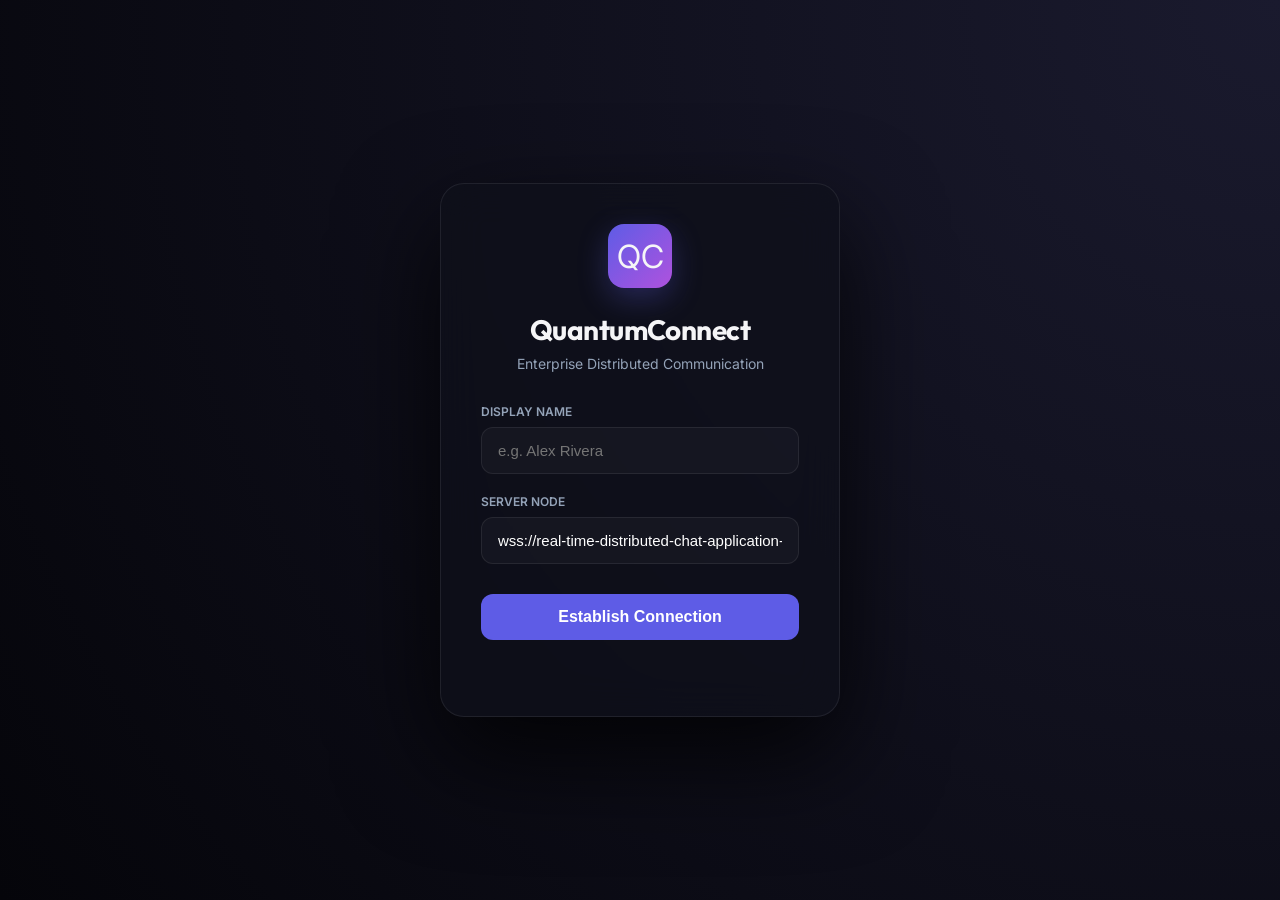
==== frontend/index.html @ aa9e8a9d "Split into frontend (Vercel) and backend (Render) - Move web_client to frontend/ and main.py, server" ====
<!DOCTYPE html>
<html lang="en">
<head>
    <meta charset="UTF-8">
    <meta name="viewport" content="width=device-width, initial-scale=1.0">
    <title>QuantumConnect | Enterprise Communication</title>
    <!-- Google Fonts -->
    <link href="https://fonts.googleapis.com/css2?family=Outfit:wght@300;400;500;600;700&family=Inter:wght@300;400;500;600&display=swap" rel="stylesheet">
    <style>
        :root {
            --bg: #05050a;
            --surface: #0f111a;
            --surface-hover: #161a29;
            --border: rgba(255, 255, 255, 0.08);
            --accent: #5e5ce6;
            --accent-glow: rgba(94, 92, 230, 0.3);
            --text-main: #f5f5f7;
            --text-dim: #94a3b8;
            --success: #34c759;
            --danger: #ff453a;
            --glass: rgba(15, 17, 26, 0.7);
            --sidebar-width: 260px;
        }

        * {
            box-sizing: border-box;
            margin: 0;
            padding: 0;
            scrollbar-width: thin;
            scrollbar-color: var(--border) transparent;
        }

        body {
            font-family: 'Inter', sans-serif;
            background-color: var(--bg);
            color: var(--text-main);
            height: 100vh;
            overflow: hidden;
            display: flex;
            flex-direction: column;
        }

        h1, h2, h3, .brand-name {
            font-family: 'Outfit', sans-serif;
        }

        /* --- AUTH SCREEN --- */
        #auth-screen {
            position: fixed;
            inset: 0;
            z-index: 1000;
            background: radial-gradient(circle at top right, #1a1a2e 0%, #05050a 100%);
            display: flex;
            align-items: center;
            justify-content: center;
            transition: opacity 0.5s ease-out;
        }

        .auth-card {
            width: 100%;
            max-width: 400px;
            padding: 40px;
            background: var(--glass);
            backdrop-filter: blur(20px);
            border: 1px solid var(--border);
            border-radius: 24px;
            box-shadow: 0 40px 100px rgba(0,0,0,0.8);
            text-align: center;
            animation: authIn 0.6s cubic-bezier(0.16, 1, 0.3, 1);
        }

        @keyframes authIn {
            from { opacity: 0; transform: translateY(20px) scale(0.95); }
            to { opacity: 1; transform: translateY(0) scale(1); }
        }

        .auth-logo {
            width: 64px;
            height: 64px;
            background: linear-gradient(135deg, var(--accent), #af52de);
            border-radius: 16px;
            margin: 0 auto 24px;
            display: flex;
            align-items: center;
            justify-content: center;
            font-size: 32px;
            box-shadow: 0 10px 30px var(--accent-glow);
        }

        .auth-title { font-size: 28px; font-weight: 700; margin-bottom: 8px; letter-spacing: -0.02em; }
        .auth-sub { font-size: 14px; color: var(--text-dim); margin-bottom: 32px; }

        .input-group { text-align: left; margin-bottom: 20px; }
        .input-group label { display: block; font-size: 12px; font-weight: 600; color: var(--text-dim); text-transform: uppercase; margin-bottom: 8px; }
        .input-group input {
            width: 100%;
            padding: 14px 16px;
            background: rgba(255,255,255,0.03);
            border: 1px solid var(--border);
            border-radius: 12px;
            color: white;
            font-size: 15px;
            outline: none;
            transition: all 0.2s;
        }
        .input-group input:focus { border-color: var(--accent); background: rgba(255,255,255,0.05); box-shadow: 0 0 0 4px var(--accent-glow); }

        .btn-auth {
            width: 100%;
            padding: 14px;
            background: var(--accent);
            border: none;
            border-radius: 12px;
            color: white;
            font-size: 16px;
            font-weight: 600;
            cursor: pointer;
            transition: all 0.3s;
            margin-top: 10px;
        }
        .btn-auth:hover { filter: brightness(1.1); transform: translateY(-1px); box-shadow: 0 10px 20px var(--accent-glow); }
        .btn-auth:active { transform: translateY(0); }

        /* --- MAIN LAYOUT --- */
        #main-app {
            display: grid;
            grid-template-columns: var(--sidebar-width) 1fr;
            height: 100vh;
            opacity: 0;
            transition: opacity 0.5s ease;
        }
        #main-app.visible { opacity: 1; }

        .sidebar {
            background: var(--surface);
            border-right: 1px solid var(--border);
            display: flex;
            flex-direction: column;
            padding: 24px 0;
            z-index: 10;
        }

        .sidebar-header {
            padding: 0 24px 24px;
            display: flex;
            align-items: center;
            gap: 12px;
            font-weight: 700;
            font-size: 18px;
            border-bottom: 1px solid var(--border);
        }

        .sidebar-nav {
            flex: 1;
            overflow-y: auto;
            padding: 20px 12px;
        }

        .nav-label {
            font-size: 11px;
            font-weight: 700;
            color: var(--text-dim);
            text-transform: uppercase;
            padding: 0 12px 10px;
            display: flex;
            justify-content: space-between;
            align-items: center;
        }

        .nav-item {
            display: flex;
            align-items: center;
            gap: 10px;
            padding: 10px 12px;
            border-radius: 10px;
            cursor: pointer;
            font-size: 14px;
            font-weight: 500;
            color: var(--text-dim);
            transition: 0.2s;
            margin-bottom: 4px;
        }
        .nav-item:hover { background: var(--surface-hover); color: white; }
        .nav-item.active { background: var(--accent-glow); color: var(--accent); border-left: 3px solid var(--accent); }
        .nav-item .icon { font-size: 16px; width: 20px; text-align: center; }

        .user-pill {
            display: flex;
            align-items: center;
            gap: 10px;
            padding: 10px;
            border-radius: 10px;
            transition: 0.2s;
        }
        .user-avatar {
            width: 32px;
            height: 32px;
            border-radius: 10px;
            background: var(--border);
            display: flex;
            align-items: center;
            justify-content: center;
            font-weight: 700;
            font-size: 12px;
            color: white;
            flex-shrink: 0;
        }
        .user-status {
            width: 8px;
            height: 8px;
            border-radius: 50%;
            background: var(--success);
            box-shadow: 0 0 10px var(--success);
        }
        .user-info { flex: 1; min-width: 0; }
        .user-name { font-size: 13px; font-weight: 600; white-space: nowrap; overflow: hidden; text-overflow: ellipsis; }

        .chat-container {
            display: flex;
            flex-direction: column;
            background: #000;
            position: relative;
            min-height: 0;
            overflow: hidden;
        }

        .chat-header {
            height: 64px;
            background: var(--surface);
            border-bottom: 1px solid var(--border);
            display: flex;
            align-items: center;
            justify-content: space-between;
            padding: 0 24px;
        }

        .chat-title {
            display: flex;
            align-items: center;
            gap: 10px;
            font-weight: 600;
        }

        .messages-area {
            flex: 1;
            overflow-y: auto;
            padding: 24px;
            display: flex;
            flex-direction: column;
            gap: 20px;
        }

        /* --- MESSAGE STYLES --- */
        .msg-group {
            display: flex;
            gap: 12px;
            max-width: 80%;
            animation: msgIn 0.3s cubic-bezier(0.16, 1, 0.3, 1);
        }
        @keyframes msgIn {
            from { opacity: 0; transform: translateY(10px); }
            to { opacity: 1; transform: translateY(0); }
        }

        .msg-own { align-self: flex-end; flex-direction: row-reverse; }
        .msg-avatar { width: 36px; height: 36px; border-radius: 12px; flex-shrink: 0; background: var(--surface-hover); display: flex; align-items: center; justify-content: center; font-weight: 700; }
        .msg-content-wrapper { display: flex; flex-direction: column; gap: 4px; }
        .msg-info { display: flex; align-items: center; gap: 8px; font-size: 11px; color: var(--text-dim); }
        .msg-bubble {
            padding: 12px 16px;
            border-radius: 16px;
            font-size: 14px;
            line-height: 1.5;
            background: var(--surface);
            border: 1px solid var(--border);
            color: var(--text-main);
            position: relative;
        }
        .msg-own .msg-bubble { background: var(--accent); border-color: transparent; color: white; border-bottom-right-radius: 2px; }
        .msg-not-own .msg-bubble { border-bottom-left-radius: 2px; }

        .input-area {
            padding: 24px;
            background: var(--surface);
            border-top: 1px solid var(--border);
            display: flex;
            gap: 12px;
            align-items: center;
        }

        .input-wrapper {
            flex: 1;
            background: rgba(255,255,255,0.03);
            border: 1px solid var(--border);
            border-radius: 14px;
            display: flex;
            align-items: center;
            padding: 0 12px;
            transition: 0.2s;
        }
        .input-wrapper:focus-within { border-color: var(--accent); background: rgba(255,255,255,0.05); }

        #msg-input {
            flex: 1;
            background: transparent;
            border: none;
            padding: 14px 4px;
            color: white;
            font-size: 15px;
            outline: none;
        }

        .btn-action {
            background: transparent;
            border: none;
            color: var(--text-dim);
            font-size: 18px;
            cursor: pointer;
            width: 36px;
            height: 36px;
            border-radius: 10px;
            display: flex;
            align-items: center;
            justify-content: center;
            transition: 0.2s;
        }
        .btn-action:hover { color: white; background: var(--surface-hover); }
        .btn-send { background: var(--accent); color: white; }
        .btn-send:hover { transform: scale(1.05); background: var(--accent); }

        /* --- MEDIA QUERIES --- */
        @media (max-width: 768px) {
            #main-app { grid-template-columns: 1fr; }
            .sidebar { display: none; }
        }

        /* Support for Widget mode */
        body.widget-mode {
            background: transparent;
        }
        body.widget-mode .sidebar { display: none; }
        body.widget-mode #main-app { grid-template-columns: 1fr; border-radius: 20px; border: 1px solid var(--border); }
    </style>
</head>
<body>

    <!-- AUTH SCREEN -->
    <div id="auth-screen">
        <div class="auth-card">
            <div class="auth-logo">QC</div>
            <h1 class="auth-title">QuantumConnect</h1>
            <p class="auth-sub">Enterprise Distributed Communication</p>
            
            <div class="input-group">
                <label>Display Name</label>
                <input type="text" id="username-input" placeholder="e.g. Alex Rivera" maxlength="24">
            </div>
            <div class="input-group">
                <label>Server Node</label>
                <input type="text" id="server-input" placeholder="wss://your-backend.onrender.com/ws">
            </div>
            
            <button class="btn-auth" onclick="connect()">Establish Connection</button>
            <div id="auth-error" style="color: var(--danger); font-size: 13px; margin-top: 16px; min-height: 20px;"></div>
        </div>
    </div>

    <!-- MAIN APP -->
    <div id="main-app">
        <!-- Sidebar -->
        <aside class="sidebar">
            <div class="sidebar-header">
                <div class="auth-logo" style="width: 32px; height: 32px; font-size: 14px; margin: 0;">QC</div>
                <span class="brand-name">QuantumConnect</span>
            </div>

            <nav class="sidebar-nav">
                <div class="nav-label">Workspace</div>
                <div class="nav-item active" onclick="switchGeneral()">
                    <span class="icon">#</span>
                    <span>General Channel</span>
                </div>
                <div class="nav-item">
                    <span class="icon">⚡</span>
                    <span>System Alerts</span>
                </div>

                <div class="nav-label" style="margin-top: 30px;">
                    Users
                    <span id="user-count-badge" style="font-size: 10px; background: var(--accent); color: white; padding: 2px 6px; border-radius: 10px;">0</span>
                </div>
                <div id="online-users-list">
                    <!-- Users injected here -->
                </div>
            </nav>

            <div style="padding: 16px; border-top: 1px solid var(--border);">
                <div class="user-pill">
                    <div id="my-avatar" class="user-avatar">?</div>
                    <div class="user-info">
                        <div id="my-name" class="user-name">Not Connected</div>
                        <div style="font-size: 11px; color: var(--text-dim);">Internal Node</div>
                    </div>
                    <div class="user-status"></div>
                </div>
            </div>
        </aside>

        <!-- Chat Main -->
        <main class="chat-container">
            <header class="chat-header">
                <div class="chat-title">
                    <span style="color: var(--text-dim);">#</span>
                    <span id="chat-title-text">General Channel</span>
                    <span class="user-status" id="connection-status" style="background: var(--danger); box-shadow: 0 0 10px var(--danger);"></span>
                </div>
                <div style="display: flex; gap: 8px;">
                    <button class="btn-action">🔒</button>
                    <button class="btn-action">⚙️</button>
                </div>
            </header>

            <div class="messages-area" id="messages-list">
                <!-- Messages injected here -->
                <div class="msg-group system" style="justify-content: center; font-size: 12px; color: var(--text-dim); font-style: italic;">
                    Waiting for data stream...
                </div>
            </div>

            <div class="input-area">
                <button class="btn-action" onclick="document.getElementById('file-input').click()">📎</button>
                <div class="input-wrapper">
                    <input type="text" id="msg-input" placeholder="Type a message to the team..." onkeydown="handleKey(event)">
                    <button class="btn-action" title="Emoji">😊</button>
                </div>
                <button class="btn-action btn-send" onclick="sendMessage()">➤</button>
                <input type="file" id="file-input" style="display:none" onchange="uploadFile(this)">
            </div>
        </main>
    </div>

    <script src="config.js"></script>
    <script>
        let ws = null;
        let myId = null;
        let myName = "";
        let retryCount = 0;

        // Chat State
        let currentMode = "public"; // "public" or "private"
        let currentPrivateChatId = null;
        let currentPrivateUserName = "";
        let chatHistories = { "public": [] };

        // Backend is hosted separately (Render); its URL comes from config.js.
        // apiBase is the HTTP origin used for uploads and uploaded-file links.
        let apiBase = window.QC_CONFIG.HTTP_URL;
        document.getElementById('server-input').value = window.QC_CONFIG.WS_URL;

        function wsToHttpBase(wsUrl) {
            return wsUrl.replace(/^ws/i, 'http').replace(/\/ws\/?$/, '').replace(/\/+$/, '');
        }

        // --- WIDGET & INTEGRATION LOGIC ---
        const urlParams = new URLSearchParams(window.location.search);
        const isWidget = urlParams.get('widget') === 'true';
        const autoUser = urlParams.get('user');
        const accentColor = urlParams.get('accent');

        if (isWidget) {
            document.body.classList.add('widget-mode');
            if (accentColor) document.documentElement.style.setProperty('--accent', accentColor);
        }

        if (autoUser) {
            document.getElementById('username-input').value = autoUser;
            // Short delay to ensure socket is ready
            setTimeout(connect, 500);
        }

        // Listen for parent messages
        window.addEventListener('message', (event) => {
            if (event.data.type === 'SEND_MSG' && event.data.text) {
                document.getElementById('msg-input').value = event.data.text;
                sendMessage();
            }
        });

        function connect() {
            const nameInput = document.getElementById('username-input');
            const serverInput = document.getElementById('server-input');
            const errorEl = document.getElementById('auth-error');

            if (!nameInput.value.trim()) {
                errorEl.textContent = "Please enter a valid display name.";
                return;
            }

            errorEl.textContent = "";
            const btn = document.querySelector('.btn-auth');
            if (btn) {
                btn.textContent = "Connecting...";
                btn.disabled = true;
            }

            try {
                // Enterprise auto-pathing: if user didn't specify /ws, add it
                let url = serverInput.value.trim().replace(/\/+$/, '');
                if (!url.endsWith('/ws')) url += '/ws';
                apiBase = wsToHttpBase(url);
                ws = new WebSocket(url);
            } catch (e) {
                if (errorEl) errorEl.textContent = "Connection Error: Check server path.";
                if (btn) resetAuthBtn();
                return;
            }

            ws.onopen = () => {
                ws.send(JSON.stringify({
                    type: "register",
                    username: nameInput.value.trim(),
                    user_id: "user_" + Math.random().toString(36).substr(2, 9)
                }));
            };

            ws.onmessage = (e) => {
                const data = JSON.parse(e.data);
                handleProtocol(data);
            };

            ws.onclose = () => {
                document.getElementById('connection-status').style.background = 'var(--danger)';
                appendSystemMessage("⚠️ Connection to node lost.");
            };
        }

        function handleProtocol(data) {
            switch(data.type) {
                case "welcome":
                    myId = data.user_id;
                    myName = data.username;
                    if (data.history) {
                        chatHistories["public"] = data.history;
                        renderCurrentChat();
                        appendSystemMessage("--- Message Archive Synchronized ---");
                    }
                    enterApp();
                    break;
                case "public_message":
                    chatHistories["public"].push(data);
                    if (currentMode === "public") appendMessage(data);
                    else appendSystemMessage(`New message in General Channel from ${data.sender}`);
                    break;
                case "private_message":
                    const pid = data.chat_id;
                    if (!chatHistories[pid]) chatHistories[pid] = [];
                    chatHistories[pid].push(data);
                    if (currentMode === "private" && currentPrivateChatId === pid) appendMessage(data);
                    else appendSystemMessage(`New secure message from ${data.sender}`);
                    break;
                case "private_chat_start":
                    currentMode = "private";
                    currentPrivateChatId = data.chat_id;
                    currentPrivateUserName = data.other_user;
                    if (!chatHistories[data.chat_id]) chatHistories[data.chat_id] = [];
                    
                    document.getElementById('chat-title-text').textContent = "Secure Channel: " + currentPrivateUserName;
                    renderCurrentChat();
                    appendSystemMessage("--- Secure WebSocket Established with " + currentPrivateUserName + " ---");
                    break;
                case "user_list":
                    updateUserList(data.users);
                    break;
            }
        }

        function enterApp() {
            document.getElementById('auth-screen').style.opacity = '0';
            setTimeout(() => {
                document.getElementById('auth-screen').style.display = 'none';
                document.getElementById('main-app').classList.add('visible');
                document.getElementById('my-name').textContent = myName;
                document.getElementById('my-avatar').textContent = myName.charAt(0).toUpperCase();
                document.getElementById('connection-status').style.background = 'var(--success)';
                document.getElementById('connection-status').style.boxShadow = '0 0 10px var(--success)';
            }, 500);
        }

        function handleKey(e) {
            if (e.key === 'Enter') sendMessage();
        }

        function sendMessage() {
            const input = document.getElementById('msg-input');
            if (!input.value.trim()) return;

            if (currentMode === "public") {
                ws.send(JSON.stringify({ type: "public_message", content: input.value.trim() }));
            } else {
                ws.send(JSON.stringify({ type: "private_message", chat_id: currentPrivateChatId, content: input.value.trim() }));
            }
            input.value = "";
        }

        function switchGeneral() {
            currentMode = "public";
            currentPrivateChatId = null;
            document.getElementById('chat-title-text').textContent = "General Channel";
            renderCurrentChat();
            appendSystemMessage("--- Switched to General Channel ---");
        }

        function startPrivateChat(username) {
            if (username === myName) return;
            ws.send(JSON.stringify({ type: "private_request", recipient: username }));
            appendSystemMessage(`Requesting handshake with ${username}...`);
        }

        function renderCurrentChat() {
            const list = document.getElementById('messages-list');
            list.innerHTML = "";
            const targetId = currentMode === "public" ? "public" : currentPrivateChatId;
            const history = chatHistories[targetId] || [];
            history.forEach(m => appendMessage(m));
        }

        function appendMessage(data, isOwn = false) {
            const list = document.getElementById('messages-list');
            const self = isOwn || data.sender_id === myId;
            
            const time = data.timestamp ? new Date(data.timestamp).toLocaleTimeString([], {hour: '2-digit', minute:'2-digit'}) : "Now";

            const div = document.createElement('div');
            div.className = `msg-group ${self ? 'msg-own' : 'msg-not-own'}`;
            div.innerHTML = `
                <div class="msg-avatar" style="background: ${getHSL(data.sender)}">${data.sender.charAt(0).toUpperCase()}</div>
                <div class="msg-content-wrapper">
                    <div class="msg-info">
                        <span style="font-weight: 700; color: ${self ? 'var(--accent)' : 'var(--text-main)'}">${data.sender}</span>
                        <span>${time}</span>
                    </div>
                    <div class="msg-bubble">${parseContent(data.content)}</div>
                </div>
            `;
            list.appendChild(div);
            list.scrollTop = list.scrollHeight;
        }

        function getHSL(name) {
            let hash = 0;
            for (let i = 0; i < name.length; i++) {
                hash = name.charCodeAt(i) + ((hash << 5) - hash);
            }
            return `hsl(${hash % 360}, 60%, 50%)`;
        }

        function parseContent(content) {
            if (!content) return "";
            if (content.startsWith('__FILE__')) {
                const parts = content.split('|_|');
                if (parts.length >= 4) {
                    const type = parts[0].replace('__FILE__', '');
                    const url = apiBase + '/' + parts[1].replace(/^\/+/, '');
                    const name = parts[2];
                    const caption = parts[3];

                    if (type === 'image') {
                        return `<div class="media-container" style="margin-top: 5px;">${caption ? `<p style="margin-bottom:8px">${caption}</p>` : ''}<img src="${url}" onload="const el = document.getElementById('messages-list'); el.scrollTop = el.scrollHeight;" style="max-width: 100%; max-height: 250px; border-radius: 12px; cursor: pointer; border: 1px solid var(--border);" onclick="window.open('${url}')"></div>`;
                    } else if (type === 'audio') {
                        return `<div class="media-container" style="margin-top: 5px;"><audio controls src="${url}" style="width: 220px; height: 32px;"></audio></div>`;
                    } else if (type === 'video') {
                        return `<div class="media-container" style="margin-top: 5px;"><video controls src="${url}" style="max-width: 100%; max-height: 250px; border-radius: 12px;"></video></div>`;
                    } else {
                        return `<a href="${url}" download="${name}" style="display: flex; align-items: center; gap: 10px; text-decoration: none; background: rgba(255,255,255,0.05); padding: 10px; border-radius: 10px; border: 1px solid var(--border); color: white; margin-top: 5px;"><span style="font-size: 24px;">📄</span><div style="display: flex; flex-direction: column; min-width: 0;"><span style="font-weight: 600; white-space: nowrap; overflow: hidden; text-overflow: ellipsis; max-width: 150px;">${name}</span><span style="font-size: 10px; color: var(--text-dim);">Download File</span></div></a>`;
                    }
                }
            }
            return content.replace(/</g, "&lt;").replace(/>/g, "&gt;");
        }

        function appendSystemMessage(text) {
            const list = document.getElementById('messages-list');
            const div = document.createElement('div');
            div.className = "msg-group system";
            div.style.justifyContent = "center";
            div.style.fontSize = "12px";
            div.style.color = "var(--text-dim)";
            div.style.fontStyle = "italic";
            div.textContent = text;
            list.appendChild(div);
            list.scrollTop = list.scrollHeight;
        }

        function updateUserList(users) {
            const list = document.getElementById('online-users-list');
            document.getElementById('user-count-badge').textContent = users.length;
            list.innerHTML = "";
            users.forEach(u => {
                const div = document.createElement('div');
                div.className = "nav-item";
                div.onclick = () => startPrivateChat(u.username);
                div.innerHTML = `
                    <div class="user-avatar" style="width: 24px; height: 24px; font-size: 10px; background: ${getHSL(u.username)}">${u.username.charAt(0).toUpperCase()}</div>
                    <span style="font-size: 13px;">${u.username}</span>
                    ${u.user_id !== myId ? '<div class="user-status" style="margin-left: auto; width: 6px; height: 6px;"></div>' : ''}
                `;
                list.appendChild(div);
            });
        }

        async function uploadFile(input) {
            if (!input.files.length) return;
            const file = input.files[0];
            appendSystemMessage(`Uploading ${file.name}...`);
            
            try {
                const formData = new FormData();
                formData.append('file', file);
                const res = await fetch(`${apiBase}/upload?filename=${encodeURIComponent(file.name)}`, {
                    method: 'POST',
                    body: formData
                });
                if (!res.ok) throw new Error("Upload failed");
                const data = await res.json();
                
                // Properly detect type for UI rendering
                let typeStr = "file";
                if (file.type.startsWith("image/")) typeStr = "image";
                else if (file.type.startsWith("audio/")) typeStr = "audio";
                else if (file.type.startsWith("video/")) typeStr = "video";

                const encoded = `__FILE__${typeStr}|_|${data.url}|_|${data.name}|_|`;
                if (currentMode === "public") {
                    ws.send(JSON.stringify({ type: "public_message", content: encoded }));
                } else {
                    ws.send(JSON.stringify({ type: "private_message", chat_id: currentPrivateChatId, content: encoded }));
                }
            } catch (e) {
                appendSystemMessage("Upload failed.");
            }
        }
    </script>
</body>
</html>
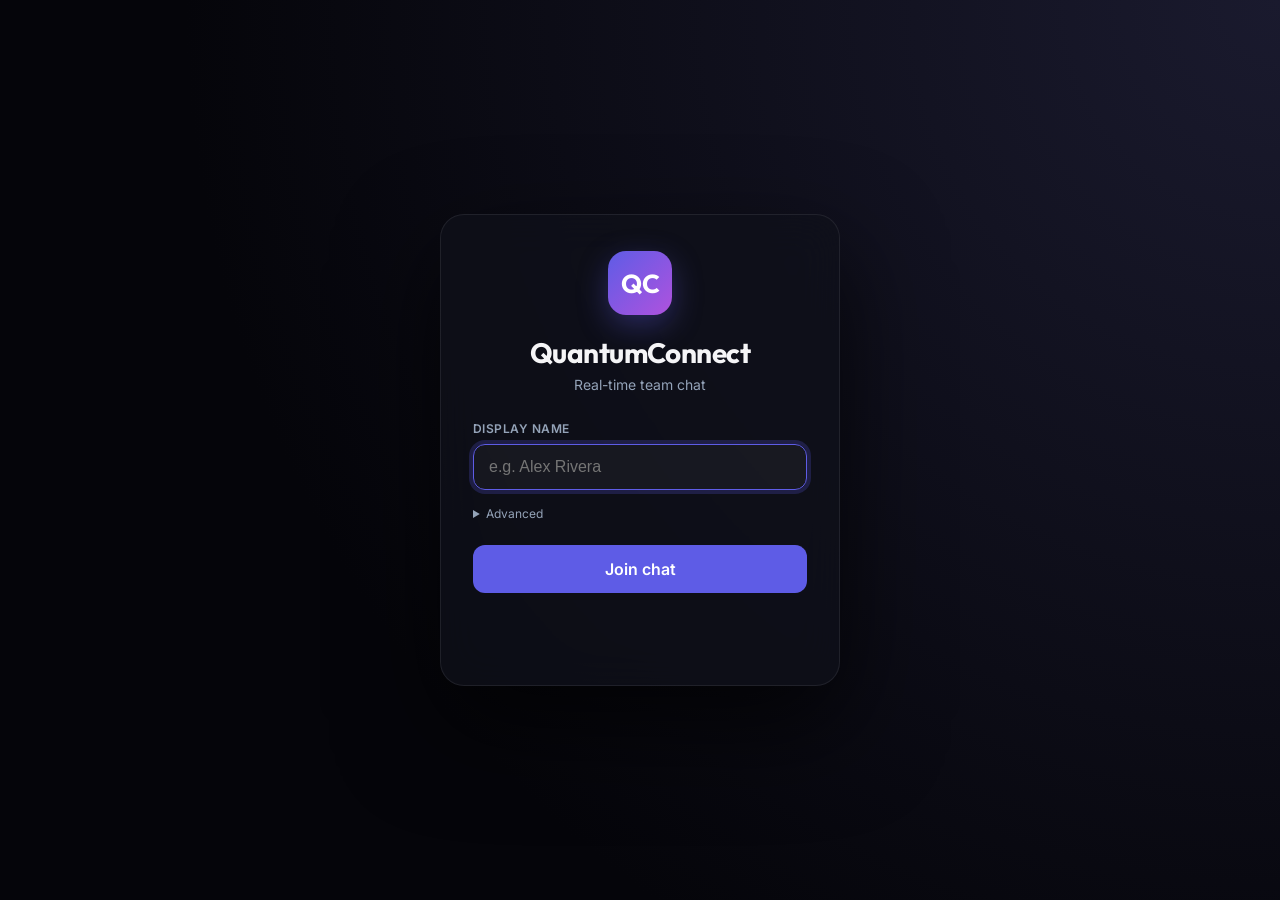
==== commit 8f439e26: "Rebuild web UI for real-time use and fix messaging bugs Backend: - Echo private messages to the send" ====
--- a/frontend/index.html
+++ b/frontend/index.html
@@ -2,743 +2,119 @@
 <html lang="en">
 <head>
     <meta charset="UTF-8">
-    <meta name="viewport" content="width=device-width, initial-scale=1.0">
-    <title>QuantumConnect | Enterprise Communication</title>
-    <!-- Google Fonts -->
-    <link href="https://fonts.googleapis.com/css2?family=Outfit:wght@300;400;500;600;700&family=Inter:wght@300;400;500;600&display=swap" rel="stylesheet">
-    <style>
-        :root {
-            --bg: #05050a;
-            --surface: #0f111a;
-            --surface-hover: #161a29;
-            --border: rgba(255, 255, 255, 0.08);
-            --accent: #5e5ce6;
-            --accent-glow: rgba(94, 92, 230, 0.3);
-            --text-main: #f5f5f7;
-            --text-dim: #94a3b8;
-            --success: #34c759;
-            --danger: #ff453a;
-            --glass: rgba(15, 17, 26, 0.7);
-            --sidebar-width: 260px;
-        }
-
-        * {
-            box-sizing: border-box;
-            margin: 0;
-            padding: 0;
-            scrollbar-width: thin;
-            scrollbar-color: var(--border) transparent;
-        }
-
-        body {
-            font-family: 'Inter', sans-serif;
-            background-color: var(--bg);
-            color: var(--text-main);
-            height: 100vh;
-            overflow: hidden;
-            display: flex;
-            flex-direction: column;
-        }
-
-        h1, h2, h3, .brand-name {
-            font-family: 'Outfit', sans-serif;
-        }
-
-        /* --- AUTH SCREEN --- */
-        #auth-screen {
-            position: fixed;
-            inset: 0;
-            z-index: 1000;
-            background: radial-gradient(circle at top right, #1a1a2e 0%, #05050a 100%);
-            display: flex;
-            align-items: center;
-            justify-content: center;
-            transition: opacity 0.5s ease-out;
-        }
-
-        .auth-card {
-            width: 100%;
-            max-width: 400px;
-            padding: 40px;
-            background: var(--glass);
-            backdrop-filter: blur(20px);
-            border: 1px solid var(--border);
-            border-radius: 24px;
-            box-shadow: 0 40px 100px rgba(0,0,0,0.8);
-            text-align: center;
-            animation: authIn 0.6s cubic-bezier(0.16, 1, 0.3, 1);
-        }
-
-        @keyframes authIn {
-            from { opacity: 0; transform: translateY(20px) scale(0.95); }
-            to { opacity: 1; transform: translateY(0) scale(1); }
-        }
-
-        .auth-logo {
-            width: 64px;
-            height: 64px;
-            background: linear-gradient(135deg, var(--accent), #af52de);
-            border-radius: 16px;
-            margin: 0 auto 24px;
-            display: flex;
-            align-items: center;
-            justify-content: center;
-            font-size: 32px;
-            box-shadow: 0 10px 30px var(--accent-glow);
-        }
-
-        .auth-title { font-size: 28px; font-weight: 700; margin-bottom: 8px; letter-spacing: -0.02em; }
-        .auth-sub { font-size: 14px; color: var(--text-dim); margin-bottom: 32px; }
-
-        .input-group { text-align: left; margin-bottom: 20px; }
-        .input-group label { display: block; font-size: 12px; font-weight: 600; color: var(--text-dim); text-transform: uppercase; margin-bottom: 8px; }
-        .input-group input {
-            width: 100%;
-            padding: 14px 16px;
-            background: rgba(255,255,255,0.03);
-            border: 1px solid var(--border);
-            border-radius: 12px;
-            color: white;
-            font-size: 15px;
-            outline: none;
-            transition: all 0.2s;
-        }
-        .input-group input:focus { border-color: var(--accent); background: rgba(255,255,255,0.05); box-shadow: 0 0 0 4px var(--accent-glow); }
-
-        .btn-auth {
-            width: 100%;
-            padding: 14px;
-            background: var(--accent);
-            border: none;
-            border-radius: 12px;
-            color: white;
-            font-size: 16px;
-            font-weight: 600;
-            cursor: pointer;
-            transition: all 0.3s;
-            margin-top: 10px;
-        }
-        .btn-auth:hover { filter: brightness(1.1); transform: translateY(-1px); box-shadow: 0 10px 20px var(--accent-glow); }
-        .btn-auth:active { transform: translateY(0); }
-
-        /* --- MAIN LAYOUT --- */
-        #main-app {
-            display: grid;
-            grid-template-columns: var(--sidebar-width) 1fr;
-            height: 100vh;
-            opacity: 0;
-            transition: opacity 0.5s ease;
-        }
-        #main-app.visible { opacity: 1; }
-
-        .sidebar {
-            background: var(--surface);
-            border-right: 1px solid var(--border);
-            display: flex;
-            flex-direction: column;
-            padding: 24px 0;
-            z-index: 10;
-        }
-
-        .sidebar-header {
-            padding: 0 24px 24px;
-            display: flex;
-            align-items: center;
-            gap: 12px;
-            font-weight: 700;
-            font-size: 18px;
-            border-bottom: 1px solid var(--border);
-        }
-
-        .sidebar-nav {
-            flex: 1;
-            overflow-y: auto;
-            padding: 20px 12px;
-        }
-
-        .nav-label {
-            font-size: 11px;
-            font-weight: 700;
-            color: var(--text-dim);
-            text-transform: uppercase;
-            padding: 0 12px 10px;
-            display: flex;
-            justify-content: space-between;
-            align-items: center;
-        }
-
-        .nav-item {
-            display: flex;
-            align-items: center;
-            gap: 10px;
-            padding: 10px 12px;
-            border-radius: 10px;
-            cursor: pointer;
-            font-size: 14px;
-            font-weight: 500;
-            color: var(--text-dim);
-            transition: 0.2s;
-            margin-bottom: 4px;
-        }
-        .nav-item:hover { background: var(--surface-hover); color: white; }
-        .nav-item.active { background: var(--accent-glow); color: var(--accent); border-left: 3px solid var(--accent); }
-        .nav-item .icon { font-size: 16px; width: 20px; text-align: center; }
-
-        .user-pill {
-            display: flex;
-            align-items: center;
-            gap: 10px;
-            padding: 10px;
-            border-radius: 10px;
-            transition: 0.2s;
-        }
-        .user-avatar {
-            width: 32px;
-            height: 32px;
-            border-radius: 10px;
-            background: var(--border);
-            display: flex;
-            align-items: center;
-            justify-content: center;
-            font-weight: 700;
-            font-size: 12px;
-            color: white;
-            flex-shrink: 0;
-        }
-        .user-status {
-            width: 8px;
-            height: 8px;
-            border-radius: 50%;
-            background: var(--success);
-            box-shadow: 0 0 10px var(--success);
-        }
-        .user-info { flex: 1; min-width: 0; }
-        .user-name { font-size: 13px; font-weight: 600; white-space: nowrap; overflow: hidden; text-overflow: ellipsis; }
-
-        .chat-container {
-            display: flex;
-            flex-direction: column;
-            background: #000;
-            position: relative;
-            min-height: 0;
-            overflow: hidden;
-        }
-
-        .chat-header {
-            height: 64px;
-            background: var(--surface);
-            border-bottom: 1px solid var(--border);
-            display: flex;
-            align-items: center;
-            justify-content: space-between;
-            padding: 0 24px;
-        }
-
-        .chat-title {
-            display: flex;
-            align-items: center;
-            gap: 10px;
-            font-weight: 600;
-        }
-
-        .messages-area {
-            flex: 1;
-            overflow-y: auto;
-            padding: 24px;
-            display: flex;
-            flex-direction: column;
-            gap: 20px;
-        }
-
-        /* --- MESSAGE STYLES --- */
-        .msg-group {
-            display: flex;
-            gap: 12px;
-            max-width: 80%;
-            animation: msgIn 0.3s cubic-bezier(0.16, 1, 0.3, 1);
-        }
-        @keyframes msgIn {
-            from { opacity: 0; transform: translateY(10px); }
-            to { opacity: 1; transform: translateY(0); }
-        }
-
-        .msg-own { align-self: flex-end; flex-direction: row-reverse; }
-        .msg-avatar { width: 36px; height: 36px; border-radius: 12px; flex-shrink: 0; background: var(--surface-hover); display: flex; align-items: center; justify-content: center; font-weight: 700; }
-        .msg-content-wrapper { display: flex; flex-direction: column; gap: 4px; }
-        .msg-info { display: flex; align-items: center; gap: 8px; font-size: 11px; color: var(--text-dim); }
-        .msg-bubble {
-            padding: 12px 16px;
-            border-radius: 16px;
-            font-size: 14px;
-            line-height: 1.5;
-            background: var(--surface);
-            border: 1px solid var(--border);
-            color: var(--text-main);
-            position: relative;
-        }
-        .msg-own .msg-bubble { background: var(--accent); border-color: transparent; color: white; border-bottom-right-radius: 2px; }
-        .msg-not-own .msg-bubble { border-bottom-left-radius: 2px; }
-
-        .input-area {
-            padding: 24px;
-            background: var(--surface);
-            border-top: 1px solid var(--border);
-            display: flex;
-            gap: 12px;
-            align-items: center;
-        }
-
-        .input-wrapper {
-            flex: 1;
-            background: rgba(255,255,255,0.03);
-            border: 1px solid var(--border);
-            border-radius: 14px;
-            display: flex;
-            align-items: center;
-            padding: 0 12px;
-            transition: 0.2s;
-        }
-        .input-wrapper:focus-within { border-color: var(--accent); background: rgba(255,255,255,0.05); }
-
-        #msg-input {
-            flex: 1;
-            background: transparent;
-            border: none;
-            padding: 14px 4px;
-            color: white;
-            font-size: 15px;
-            outline: none;
-        }
-
-        .btn-action {
-            background: transparent;
-            border: none;
-            color: var(--text-dim);
-            font-size: 18px;
-            cursor: pointer;
-            width: 36px;
-            height: 36px;
-            border-radius: 10px;
-            display: flex;
-            align-items: center;
-            justify-content: center;
-            transition: 0.2s;
-        }
-        .btn-action:hover { color: white; background: var(--surface-hover); }
-        .btn-send { background: var(--accent); color: white; }
-        .btn-send:hover { transform: scale(1.05); background: var(--accent); }
-
-        /* --- MEDIA QUERIES --- */
-        @media (max-width: 768px) {
-            #main-app { grid-template-columns: 1fr; }
-            .sidebar { display: none; }
-        }
-
-        /* Support for Widget mode */
-        body.widget-mode {
-            background: transparent;
-        }
-        body.widget-mode .sidebar { display: none; }
-        body.widget-mode #main-app { grid-template-columns: 1fr; border-radius: 20px; border: 1px solid var(--border); }
-    </style>
+    <meta name="viewport" content="width=device-width, initial-scale=1.0, viewport-fit=cover">
+    <meta name="theme-color" content="#05050a">
+    <title>QuantumConnect</title>
+    <link rel="icon" href="data:image/svg+xml,%3Csvg xmlns='http://www.w3.org/2000/svg' viewBox='0 0 64 64'%3E%3Crect width='64' height='64' rx='16' fill='%235e5ce6'/%3E%3Ctext x='32' y='42' font-family='Arial' font-size='28' font-weight='700' text-anchor='middle' fill='white'%3EQC%3C/text%3E%3C/svg%3E">
+    <link rel="preconnect" href="https://fonts.googleapis.com">
+    <link rel="preconnect" href="https://fonts.gstatic.com" crossorigin>
+    <link href="https://fonts.googleapis.com/css2?family=Outfit:wght@400;600;700&family=Inter:wght@400;500;600&display=swap" rel="stylesheet">
+    <link rel="stylesheet" href="styles.css">
 </head>
 <body>
 
-    <!-- AUTH SCREEN -->
+    <!-- SIGN-IN -->
     <div id="auth-screen">
-        <div class="auth-card">
-            <div class="auth-logo">QC</div>
+        <form class="auth-card" id="auth-form" autocomplete="off">
+            <div class="logo logo-lg">QC</div>
             <h1 class="auth-title">QuantumConnect</h1>
-            <p class="auth-sub">Enterprise Distributed Communication</p>
-            
-            <div class="input-group">
-                <label>Display Name</label>
-                <input type="text" id="username-input" placeholder="e.g. Alex Rivera" maxlength="24">
+            <p class="auth-sub">Real-time team chat</p>
+
+            <div class="field">
+                <label for="username-input">Display name</label>
+                <input type="text" id="username-input" placeholder="e.g. Alex Rivera" maxlength="24" required autofocus>
             </div>
-            <div class="input-group">
-                <label>Server Node</label>
-                <input type="text" id="server-input" placeholder="wss://your-backend.onrender.com/ws">
-            </div>
-            
-            <button class="btn-auth" onclick="connect()">Establish Connection</button>
-            <div id="auth-error" style="color: var(--danger); font-size: 13px; margin-top: 16px; min-height: 20px;"></div>
-        </div>
+
+            <details class="advanced">
+                <summary>Advanced</summary>
+                <div class="field">
+                    <label for="server-input">Server node</label>
+                    <input type="text" id="server-input" placeholder="wss://your-backend.onrender.com/ws" spellcheck="false">
+                </div>
+            </details>
+
+            <button type="submit" class="btn-primary" id="auth-btn">Join chat</button>
+            <div id="auth-note" class="auth-note" role="status"></div>
+            <div id="auth-error" class="auth-error" role="alert"></div>
+        </form>
     </div>
 
-    <!-- MAIN APP -->
+    <!-- APP -->
     <div id="main-app">
-        <!-- Sidebar -->
-        <aside class="sidebar">
+        <div class="scrim" id="scrim"></div>
+
+        <aside class="sidebar" id="sidebar" aria-label="Conversations">
             <div class="sidebar-header">
-                <div class="auth-logo" style="width: 32px; height: 32px; font-size: 14px; margin: 0;">QC</div>
-                <span class="brand-name">QuantumConnect</span>
+                <div class="logo">QC</div>
+                <span class="brand">QuantumConnect</span>
             </div>
 
             <nav class="sidebar-nav">
-                <div class="nav-label">Workspace</div>
-                <div class="nav-item active" onclick="switchGeneral()">
-                    <span class="icon">#</span>
-                    <span>General Channel</span>
-                </div>
-                <div class="nav-item">
-                    <span class="icon">⚡</span>
-                    <span>System Alerts</span>
-                </div>
+                <div class="nav-label">Channels</div>
+                <button type="button" class="nav-item active" id="nav-public">
+                    <span class="nav-icon">#</span>
+                    <span class="nav-text">General</span>
+                    <span class="badge" id="badge-public" hidden>0</span>
+                </button>
 
-                <div class="nav-label" style="margin-top: 30px;">
-                    Users
-                    <span id="user-count-badge" style="font-size: 10px; background: var(--accent); color: white; padding: 2px 6px; border-radius: 10px;">0</span>
-                </div>
-                <div id="online-users-list">
-                    <!-- Users injected here -->
-                </div>
+                <div class="nav-label">Direct messages</div>
+                <div id="dm-list"></div>
+
+                <div class="nav-label">Online now <span class="count" id="online-count">0</span></div>
+                <div id="online-list"></div>
             </nav>
 
-            <div style="padding: 16px; border-top: 1px solid var(--border);">
-                <div class="user-pill">
-                    <div id="my-avatar" class="user-avatar">?</div>
-                    <div class="user-info">
-                        <div id="my-name" class="user-name">Not Connected</div>
-                        <div style="font-size: 11px; color: var(--text-dim);">Internal Node</div>
-                    </div>
-                    <div class="user-status"></div>
+            <div class="sidebar-footer">
+                <div class="avatar" id="my-avatar">?</div>
+                <div class="me-info">
+                    <div class="me-name" id="my-name">-</div>
+                    <div class="me-status" id="my-status">Offline</div>
                 </div>
+                <button type="button" class="icon-btn" id="signout-btn" title="Sign out" aria-label="Sign out">&#x21AA;</button>
             </div>
         </aside>
 
-        <!-- Chat Main -->
-        <main class="chat-container">
+        <main class="chat" id="chat">
             <header class="chat-header">
-                <div class="chat-title">
-                    <span style="color: var(--text-dim);">#</span>
-                    <span id="chat-title-text">General Channel</span>
-                    <span class="user-status" id="connection-status" style="background: var(--danger); box-shadow: 0 0 10px var(--danger);"></span>
+                <button type="button" class="icon-btn menu-btn" id="menu-btn" aria-label="Open conversations">&#9776;</button>
+                <div class="chat-heading">
+                    <div class="chat-title" id="chat-title">General</div>
+                    <div class="chat-sub" id="chat-sub"></div>
                 </div>
-                <div style="display: flex; gap: 8px;">
-                    <button class="btn-action">🔒</button>
-                    <button class="btn-action">⚙️</button>
-                </div>
+                <div class="conn-pill" id="conn-pill" data-state="offline"><span class="dot"></span><span id="conn-pill-text">Offline</span></div>
             </header>
 
-            <div class="messages-area" id="messages-list">
-                <!-- Messages injected here -->
-                <div class="msg-group system" style="justify-content: center; font-size: 12px; color: var(--text-dim); font-style: italic;">
-                    Waiting for data stream...
-                </div>
+            <div class="banner" id="conn-banner" hidden>
+                <span id="banner-text"></span>
+                <button type="button" id="banner-btn">Retry now</button>
             </div>
 
-            <div class="input-area">
-                <button class="btn-action" onclick="document.getElementById('file-input').click()">📎</button>
-                <div class="input-wrapper">
-                    <input type="text" id="msg-input" placeholder="Type a message to the team..." onkeydown="handleKey(event)">
-                    <button class="btn-action" title="Emoji">😊</button>
+            <div class="messages" id="messages" aria-live="polite"></div>
+            <button type="button" class="jump-btn" id="jump-btn" hidden>New messages &#8595;</button>
+
+            <div class="status-row">
+                <div class="typing" id="typing"></div>
+                <div class="uploads" id="uploads"></div>
+            </div>
+
+            <form class="composer" id="composer">
+                <button type="button" class="icon-btn" id="attach-btn" title="Attach a file" aria-label="Attach a file">&#128206;</button>
+                <div class="input-wrap">
+                    <textarea id="msg-input" rows="1" maxlength="4000" placeholder="Type a message" enterkeyhint="send"></textarea>
+                    <button type="button" class="icon-btn" id="emoji-btn" title="Emoji" aria-label="Emoji">&#128522;</button>
+                    <div class="emoji-pop" id="emoji-pop" hidden></div>
                 </div>
-                <button class="btn-action btn-send" onclick="sendMessage()">➤</button>
-                <input type="file" id="file-input" style="display:none" onchange="uploadFile(this)">
-            </div>
+                <button type="submit" class="icon-btn send-btn" id="send-btn" title="Send" aria-label="Send">&#10148;</button>
+                <input type="file" id="file-input" hidden>
+            </form>
+
+            <div class="drop-hint" id="drop-hint">Drop a file to send it</div>
         </main>
     </div>
 
+    <div class="toast" id="toast" role="status" hidden></div>
+
     <script src="config.js"></script>
-    <script>
-        let ws = null;
-        let myId = null;
-        let myName = "";
-        let retryCount = 0;
-
-        // Chat State
-        let currentMode = "public"; // "public" or "private"
-        let currentPrivateChatId = null;
-        let currentPrivateUserName = "";
-        let chatHistories = { "public": [] };
-
-        // Backend is hosted separately (Render); its URL comes from config.js.
-        // apiBase is the HTTP origin used for uploads and uploaded-file links.
-        let apiBase = window.QC_CONFIG.HTTP_URL;
-        document.getElementById('server-input').value = window.QC_CONFIG.WS_URL;
-
-        function wsToHttpBase(wsUrl) {
-            return wsUrl.replace(/^ws/i, 'http').replace(/\/ws\/?$/, '').replace(/\/+$/, '');
-        }
-
-        // --- WIDGET & INTEGRATION LOGIC ---
-        const urlParams = new URLSearchParams(window.location.search);
-        const isWidget = urlParams.get('widget') === 'true';
-        const autoUser = urlParams.get('user');
-        const accentColor = urlParams.get('accent');
-
-        if (isWidget) {
-            document.body.classList.add('widget-mode');
-            if (accentColor) document.documentElement.style.setProperty('--accent', accentColor);
-        }
-
-        if (autoUser) {
-            document.getElementById('username-input').value = autoUser;
-            // Short delay to ensure socket is ready
-            setTimeout(connect, 500);
-        }
-
-        // Listen for parent messages
-        window.addEventListener('message', (event) => {
-            if (event.data.type === 'SEND_MSG' && event.data.text) {
-                document.getElementById('msg-input').value = event.data.text;
-                sendMessage();
-            }
-        });
-
-        function connect() {
-            const nameInput = document.getElementById('username-input');
-            const serverInput = document.getElementById('server-input');
-            const errorEl = document.getElementById('auth-error');
-
-            if (!nameInput.value.trim()) {
-                errorEl.textContent = "Please enter a valid display name.";
-                return;
-            }
-
-            errorEl.textContent = "";
-            const btn = document.querySelector('.btn-auth');
-            if (btn) {
-                btn.textContent = "Connecting...";
-                btn.disabled = true;
-            }
-
-            try {
-                // Enterprise auto-pathing: if user didn't specify /ws, add it
-                let url = serverInput.value.trim().replace(/\/+$/, '');
-                if (!url.endsWith('/ws')) url += '/ws';
-                apiBase = wsToHttpBase(url);
-                ws = new WebSocket(url);
-            } catch (e) {
-                if (errorEl) errorEl.textContent = "Connection Error: Check server path.";
-                if (btn) resetAuthBtn();
-                return;
-            }
-
-            ws.onopen = () => {
-                ws.send(JSON.stringify({
-                    type: "register",
-                    username: nameInput.value.trim(),
-                    user_id: "user_" + Math.random().toString(36).substr(2, 9)
-                }));
-            };
-
-            ws.onmessage = (e) => {
-                const data = JSON.parse(e.data);
-                handleProtocol(data);
-            };
-
-            ws.onclose = () => {
-                document.getElementById('connection-status').style.background = 'var(--danger)';
-                appendSystemMessage("⚠️ Connection to node lost.");
-            };
-        }
-
-        function handleProtocol(data) {
-            switch(data.type) {
-                case "welcome":
-                    myId = data.user_id;
-                    myName = data.username;
-                    if (data.history) {
-                        chatHistories["public"] = data.history;
-                        renderCurrentChat();
-                        appendSystemMessage("--- Message Archive Synchronized ---");
-                    }
-                    enterApp();
-                    break;
-                case "public_message":
-                    chatHistories["public"].push(data);
-                    if (currentMode === "public") appendMessage(data);
-                    else appendSystemMessage(`New message in General Channel from ${data.sender}`);
-                    break;
-                case "private_message":
-                    const pid = data.chat_id;
-                    if (!chatHistories[pid]) chatHistories[pid] = [];
-                    chatHistories[pid].push(data);
-                    if (currentMode === "private" && currentPrivateChatId === pid) appendMessage(data);
-                    else appendSystemMessage(`New secure message from ${data.sender}`);
-                    break;
-                case "private_chat_start":
-                    currentMode = "private";
-                    currentPrivateChatId = data.chat_id;
-                    currentPrivateUserName = data.other_user;
-                    if (!chatHistories[data.chat_id]) chatHistories[data.chat_id] = [];
-                    
-                    document.getElementById('chat-title-text').textContent = "Secure Channel: " + currentPrivateUserName;
-                    renderCurrentChat();
-                    appendSystemMessage("--- Secure WebSocket Established with " + currentPrivateUserName + " ---");
-                    break;
-                case "user_list":
-                    updateUserList(data.users);
-                    break;
-            }
-        }
-
-        function enterApp() {
-            document.getElementById('auth-screen').style.opacity = '0';
-            setTimeout(() => {
-                document.getElementById('auth-screen').style.display = 'none';
-                document.getElementById('main-app').classList.add('visible');
-                document.getElementById('my-name').textContent = myName;
-                document.getElementById('my-avatar').textContent = myName.charAt(0).toUpperCase();
-                document.getElementById('connection-status').style.background = 'var(--success)';
-                document.getElementById('connection-status').style.boxShadow = '0 0 10px var(--success)';
-            }, 500);
-        }
-
-        function handleKey(e) {
-            if (e.key === 'Enter') sendMessage();
-        }
-
-        function sendMessage() {
-            const input = document.getElementById('msg-input');
-            if (!input.value.trim()) return;
-
-            if (currentMode === "public") {
-                ws.send(JSON.stringify({ type: "public_message", content: input.value.trim() }));
-            } else {
-                ws.send(JSON.stringify({ type: "private_message", chat_id: currentPrivateChatId, content: input.value.trim() }));
-            }
-            input.value = "";
-        }
-
-        function switchGeneral() {
-            currentMode = "public";
-            currentPrivateChatId = null;
-            document.getElementById('chat-title-text').textContent = "General Channel";
-            renderCurrentChat();
-            appendSystemMessage("--- Switched to General Channel ---");
-        }
-
-        function startPrivateChat(username) {
-            if (username === myName) return;
-            ws.send(JSON.stringify({ type: "private_request", recipient: username }));
-            appendSystemMessage(`Requesting handshake with ${username}...`);
-        }
-
-        function renderCurrentChat() {
-            const list = document.getElementById('messages-list');
-            list.innerHTML = "";
-            const targetId = currentMode === "public" ? "public" : currentPrivateChatId;
-            const history = chatHistories[targetId] || [];
-            history.forEach(m => appendMessage(m));
-        }
-
-        function appendMessage(data, isOwn = false) {
-            const list = document.getElementById('messages-list');
-            const self = isOwn || data.sender_id === myId;
-            
-            const time = data.timestamp ? new Date(data.timestamp).toLocaleTimeString([], {hour: '2-digit', minute:'2-digit'}) : "Now";
-
-            const div = document.createElement('div');
-            div.className = `msg-group ${self ? 'msg-own' : 'msg-not-own'}`;
-            div.innerHTML = `
-                <div class="msg-avatar" style="background: ${getHSL(data.sender)}">${data.sender.charAt(0).toUpperCase()}</div>
-                <div class="msg-content-wrapper">
-                    <div class="msg-info">
-                        <span style="font-weight: 700; color: ${self ? 'var(--accent)' : 'var(--text-main)'}">${data.sender}</span>
-                        <span>${time}</span>
-                    </div>
-                    <div class="msg-bubble">${parseContent(data.content)}</div>
-                </div>
-            `;
-            list.appendChild(div);
-            list.scrollTop = list.scrollHeight;
-        }
-
-        function getHSL(name) {
-            let hash = 0;
-            for (let i = 0; i < name.length; i++) {
-                hash = name.charCodeAt(i) + ((hash << 5) - hash);
-            }
-            return `hsl(${hash % 360}, 60%, 50%)`;
-        }
-
-        function parseContent(content) {
-            if (!content) return "";
-            if (content.startsWith('__FILE__')) {
-                const parts = content.split('|_|');
-                if (parts.length >= 4) {
-                    const type = parts[0].replace('__FILE__', '');
-                    const url = apiBase + '/' + parts[1].replace(/^\/+/, '');
-                    const name = parts[2];
-                    const caption = parts[3];
-
-                    if (type === 'image') {
-                        return `<div class="media-container" style="margin-top: 5px;">${caption ? `<p style="margin-bottom:8px">${caption}</p>` : ''}<img src="${url}" onload="const el = document.getElementById('messages-list'); el.scrollTop = el.scrollHeight;" style="max-width: 100%; max-height: 250px; border-radius: 12px; cursor: pointer; border: 1px solid var(--border);" onclick="window.open('${url}')"></div>`;
-                    } else if (type === 'audio') {
-                        return `<div class="media-container" style="margin-top: 5px;"><audio controls src="${url}" style="width: 220px; height: 32px;"></audio></div>`;
-                    } else if (type === 'video') {
-                        return `<div class="media-container" style="margin-top: 5px;"><video controls src="${url}" style="max-width: 100%; max-height: 250px; border-radius: 12px;"></video></div>`;
-                    } else {
-                        return `<a href="${url}" download="${name}" style="display: flex; align-items: center; gap: 10px; text-decoration: none; background: rgba(255,255,255,0.05); padding: 10px; border-radius: 10px; border: 1px solid var(--border); color: white; margin-top: 5px;"><span style="font-size: 24px;">📄</span><div style="display: flex; flex-direction: column; min-width: 0;"><span style="font-weight: 600; white-space: nowrap; overflow: hidden; text-overflow: ellipsis; max-width: 150px;">${name}</span><span style="font-size: 10px; color: var(--text-dim);">Download File</span></div></a>`;
-                    }
-                }
-            }
-            return content.replace(/</g, "&lt;").replace(/>/g, "&gt;");
-        }
-
-        function appendSystemMessage(text) {
-            const list = document.getElementById('messages-list');
-            const div = document.createElement('div');
-            div.className = "msg-group system";
-            div.style.justifyContent = "center";
-            div.style.fontSize = "12px";
-            div.style.color = "var(--text-dim)";
-            div.style.fontStyle = "italic";
-            div.textContent = text;
-            list.appendChild(div);
-            list.scrollTop = list.scrollHeight;
-        }
-
-        function updateUserList(users) {
-            const list = document.getElementById('online-users-list');
-            document.getElementById('user-count-badge').textContent = users.length;
-            list.innerHTML = "";
-            users.forEach(u => {
-                const div = document.createElement('div');
-                div.className = "nav-item";
-                div.onclick = () => startPrivateChat(u.username);
-                div.innerHTML = `
-                    <div class="user-avatar" style="width: 24px; height: 24px; font-size: 10px; background: ${getHSL(u.username)}">${u.username.charAt(0).toUpperCase()}</div>
-                    <span style="font-size: 13px;">${u.username}</span>
-                    ${u.user_id !== myId ? '<div class="user-status" style="margin-left: auto; width: 6px; height: 6px;"></div>' : ''}
-                `;
-                list.appendChild(div);
-            });
-        }
-
-        async function uploadFile(input) {
-            if (!input.files.length) return;
-            const file = input.files[0];
-            appendSystemMessage(`Uploading ${file.name}...`);
-            
-            try {
-                const formData = new FormData();
-                formData.append('file', file);
-                const res = await fetch(`${apiBase}/upload?filename=${encodeURIComponent(file.name)}`, {
-                    method: 'POST',
-                    body: formData
-                });
-                if (!res.ok) throw new Error("Upload failed");
-                const data = await res.json();
-                
-                // Properly detect type for UI rendering
-                let typeStr = "file";
-                if (file.type.startsWith("image/")) typeStr = "image";
-                else if (file.type.startsWith("audio/")) typeStr = "audio";
-                else if (file.type.startsWith("video/")) typeStr = "video";
-
-                const encoded = `__FILE__${typeStr}|_|${data.url}|_|${data.name}|_|`;
-                if (currentMode === "public") {
-                    ws.send(JSON.stringify({ type: "public_message", content: encoded }));
-                } else {
-                    ws.send(JSON.stringify({ type: "private_message", chat_id: currentPrivateChatId, content: encoded }));
-                }
-            } catch (e) {
-                appendSystemMessage("Upload failed.");
-            }
-        }
-    </script>
+    <script src="app.js"></script>
 </body>
 </html>
--- a/frontend/styles.css
+++ b/frontend/styles.css
@@ -0,0 +1,245 @@
+:root {
+    --bg: #05050a;
+    --surface: #0f111a;
+    --surface-2: #161a29;
+    --border: rgba(255, 255, 255, 0.08);
+    --accent: #5e5ce6;
+    --accent-soft: color-mix(in srgb, var(--accent) 22%, transparent);
+    --accent-glow: color-mix(in srgb, var(--accent) 35%, transparent);
+    --text: #f5f5f7;
+    --text-dim: #94a3b8;
+    --success: #34c759;
+    --warn: #ffb020;
+    --danger: #ff453a;
+    --sidebar-w: 280px;
+    --radius: 14px;
+}
+
+* { box-sizing: border-box; margin: 0; padding: 0; scrollbar-width: thin; scrollbar-color: var(--border) transparent; }
+[hidden] { display: none !important; }
+
+html, body { height: 100%; }
+body {
+    font-family: 'Inter', system-ui, sans-serif;
+    background: var(--bg);
+    color: var(--text);
+    overflow: hidden;
+    -webkit-font-smoothing: antialiased;
+}
+h1, .brand, .chat-title { font-family: 'Outfit', 'Inter', sans-serif; }
+button { font: inherit; color: inherit; cursor: pointer; }
+:focus-visible { outline: 2px solid var(--accent); outline-offset: 2px; }
+
+.logo {
+    width: 32px; height: 32px; border-radius: 10px; flex-shrink: 0;
+    background: linear-gradient(135deg, var(--accent), #af52de);
+    display: flex; align-items: center; justify-content: center;
+    font-family: 'Outfit', sans-serif; font-weight: 700; font-size: 13px; color: #fff;
+}
+.logo-lg { width: 64px; height: 64px; border-radius: 18px; font-size: 26px; margin: 0 auto 20px; box-shadow: 0 10px 30px var(--accent-glow); }
+
+/* ---------- Sign-in ---------- */
+#auth-screen {
+    position: fixed; inset: 0; z-index: 100;
+    display: flex; align-items: center; justify-content: center; padding: 16px;
+    background: radial-gradient(circle at top right, #1a1a2e 0%, var(--bg) 70%);
+    transition: opacity .4s ease;
+}
+#auth-screen.leaving { opacity: 0; pointer-events: none; }
+.auth-card {
+    width: 100%; max-width: 400px; padding: 36px 32px; text-align: center;
+    background: rgba(15, 17, 26, .75); backdrop-filter: blur(20px);
+    border: 1px solid var(--border); border-radius: 24px;
+    box-shadow: 0 40px 100px rgba(0, 0, 0, .7);
+}
+.auth-title { font-size: 28px; font-weight: 700; letter-spacing: -.02em; }
+.auth-sub { font-size: 14px; color: var(--text-dim); margin: 6px 0 28px; }
+.field { text-align: left; margin-bottom: 16px; }
+.field label { display: block; font-size: 12px; font-weight: 600; color: var(--text-dim); text-transform: uppercase; letter-spacing: .04em; margin-bottom: 8px; }
+.field input {
+    width: 100%; padding: 13px 15px; font-size: 16px; color: var(--text);
+    background: rgba(255, 255, 255, .04); border: 1px solid var(--border); border-radius: 12px; outline: none;
+    transition: border-color .2s, box-shadow .2s;
+}
+.field input:focus { border-color: var(--accent); box-shadow: 0 0 0 4px var(--accent-soft); }
+.advanced { text-align: left; margin-bottom: 8px; }
+.advanced summary { font-size: 12px; color: var(--text-dim); cursor: pointer; margin-bottom: 12px; user-select: none; }
+.btn-primary {
+    width: 100%; padding: 14px; margin-top: 4px; border: 0; border-radius: 12px;
+    background: var(--accent); color: #fff; font-size: 16px; font-weight: 600;
+    transition: filter .2s, transform .2s, box-shadow .2s;
+}
+.btn-primary:hover:not(:disabled) { filter: brightness(1.1); transform: translateY(-1px); box-shadow: 0 10px 20px var(--accent-glow); }
+.btn-primary:disabled { opacity: .6; cursor: progress; }
+.auth-note { font-size: 13px; color: var(--text-dim); margin-top: 14px; min-height: 18px; }
+.auth-error { font-size: 13px; color: var(--danger); margin-top: 6px; min-height: 18px; }
+
+/* ---------- Layout ---------- */
+#main-app {
+    display: none;
+    grid-template-columns: var(--sidebar-w) minmax(0, 1fr);
+    grid-template-rows: minmax(0, 1fr);
+    height: 100vh; height: 100dvh;
+}
+#main-app.visible { display: grid; }
+
+.sidebar { display: flex; flex-direction: column; min-height: 0; background: var(--surface); border-right: 1px solid var(--border); z-index: 30; }
+.sidebar-header { display: flex; align-items: center; gap: 12px; padding: 20px 20px 18px; border-bottom: 1px solid var(--border); }
+.brand { font-weight: 700; font-size: 18px; }
+.sidebar-nav { flex: 1; min-height: 0; overflow-y: auto; padding: 14px 10px; }
+.nav-label {
+    display: flex; align-items: center; justify-content: space-between;
+    padding: 14px 10px 8px; font-size: 11px; font-weight: 700; letter-spacing: .06em;
+    text-transform: uppercase; color: var(--text-dim);
+}
+.nav-label:first-child { padding-top: 4px; }
+.count { font-size: 10px; background: var(--accent); color: #fff; padding: 2px 7px; border-radius: 10px; }
+.nav-empty { padding: 4px 10px 8px; font-size: 12px; color: var(--text-dim); }
+
+.nav-item {
+    display: flex; align-items: center; gap: 10px; width: 100%; text-align: left;
+    padding: 9px 10px; margin-bottom: 2px; border: 0; border-radius: 10px; background: transparent;
+    font-size: 14px; font-weight: 500; color: var(--text-dim); transition: background .15s, color .15s;
+}
+.nav-item:hover { background: var(--surface-2); color: var(--text); }
+.nav-item.active { background: var(--accent-soft); color: #fff; }
+.nav-item:disabled { cursor: default; }
+.nav-item:disabled:hover { background: transparent; color: var(--text-dim); }
+.nav-icon { width: 24px; text-align: center; font-size: 17px; color: var(--text-dim); }
+.nav-text { flex: 1; min-width: 0; }
+.nav-name { display: block; overflow: hidden; text-overflow: ellipsis; white-space: nowrap; }
+.nav-preview { display: block; overflow: hidden; text-overflow: ellipsis; white-space: nowrap; font-size: 12px; font-weight: 400; color: var(--text-dim); opacity: .85; }
+.badge { min-width: 20px; padding: 2px 6px; border-radius: 10px; background: var(--accent); color: #fff; font-size: 11px; font-weight: 700; text-align: center; }
+
+.avatar {
+    width: 32px; height: 32px; border-radius: 10px; flex-shrink: 0; position: relative;
+    display: flex; align-items: center; justify-content: center;
+    font-weight: 700; font-size: 13px; color: #fff; background: var(--surface-2);
+}
+.avatar.sm { width: 28px; height: 28px; border-radius: 9px; font-size: 12px; }
+.presence { position: absolute; right: -2px; bottom: -2px; width: 9px; height: 9px; border-radius: 50%; background: var(--text-dim); border: 2px solid var(--surface); }
+.presence.on { background: var(--success); }
+
+.sidebar-footer { display: flex; align-items: center; gap: 10px; padding: 14px 16px; border-top: 1px solid var(--border); }
+.me-info { flex: 1; min-width: 0; }
+.me-name { font-size: 13px; font-weight: 600; overflow: hidden; text-overflow: ellipsis; white-space: nowrap; }
+.me-status { font-size: 11px; color: var(--text-dim); }
+
+.icon-btn {
+    width: 38px; height: 38px; flex-shrink: 0; border: 0; border-radius: 10px; background: transparent;
+    display: inline-flex; align-items: center; justify-content: center; font-size: 18px; color: var(--text-dim);
+    transition: background .15s, color .15s;
+}
+.icon-btn:hover { background: var(--surface-2); color: var(--text); }
+
+/* ---------- Chat ---------- */
+.chat { position: relative; display: flex; flex-direction: column; min-height: 0; min-width: 0; background: #000; }
+.chat-header { display: flex; align-items: center; gap: 12px; min-height: 64px; padding: 0 20px; background: var(--surface); border-bottom: 1px solid var(--border); }
+.menu-btn { display: none; margin-left: -8px; }
+.chat-heading { flex: 1; min-width: 0; }
+.chat-title { font-size: 17px; font-weight: 600; overflow: hidden; text-overflow: ellipsis; white-space: nowrap; }
+.chat-sub { font-size: 12px; color: var(--text-dim); min-height: 15px; }
+
+.conn-pill { display: flex; align-items: center; gap: 7px; padding: 5px 11px; border-radius: 20px; font-size: 12px; font-weight: 500; background: var(--surface-2); color: var(--text-dim); }
+.conn-pill .dot { width: 8px; height: 8px; border-radius: 50%; background: var(--danger); }
+.conn-pill[data-state="live"] .dot { background: var(--success); box-shadow: 0 0 8px var(--success); }
+.conn-pill[data-state="connecting"] .dot { background: var(--warn); animation: pulse 1s infinite; }
+@keyframes pulse { 50% { opacity: .35; } }
+
+.banner { display: flex; align-items: center; justify-content: center; gap: 12px; padding: 8px 16px; font-size: 13px; background: color-mix(in srgb, var(--warn) 16%, var(--surface)); border-bottom: 1px solid var(--border); }
+.banner button { padding: 4px 12px; border: 1px solid var(--border); border-radius: 8px; background: var(--surface-2); font-size: 12px; }
+.banner button:hover { border-color: var(--accent); }
+
+.messages { flex: 1; min-height: 0; overflow-y: auto; padding: 20px 20px 8px; display: flex; flex-direction: column; overscroll-behavior: contain; }
+.empty { margin: auto; text-align: center; color: var(--text-dim); font-size: 14px; }
+
+.day-sep { display: flex; align-items: center; gap: 12px; margin: 14px 0 10px; font-size: 11px; font-weight: 600; color: var(--text-dim); text-transform: uppercase; letter-spacing: .05em; }
+.day-sep::before, .day-sep::after { content: ""; flex: 1; height: 1px; background: var(--border); }
+
+.msg { display: flex; gap: 10px; max-width: min(80%, 640px); margin-top: 14px; animation: msg-in .22s ease-out; }
+.msg.grouped { margin-top: 3px; }
+.msg.grouped .avatar { visibility: hidden; height: 0; }
+.msg.own { align-self: flex-end; flex-direction: row-reverse; }
+.msg.own .avatar { display: none; }
+.msg-body { display: flex; flex-direction: column; gap: 3px; min-width: 0; }
+.msg.own .msg-body { align-items: flex-end; }
+.msg-meta { display: flex; align-items: baseline; gap: 8px; font-size: 11px; color: var(--text-dim); }
+.msg-name { font-weight: 600; color: var(--text); }
+.bubble {
+    padding: 10px 14px; border-radius: 16px; border-bottom-left-radius: 4px; font-size: 14px; line-height: 1.5;
+    background: var(--surface); border: 1px solid var(--border);
+    white-space: pre-wrap; overflow-wrap: anywhere;
+}
+.msg.own .bubble { background: var(--accent); border-color: transparent; border-bottom-left-radius: 16px; border-bottom-right-radius: 4px; }
+.bubble a { color: inherit; text-decoration: underline; }
+.bubble .caption { margin-bottom: 8px; }
+/* Fixed caps (not %): a bubble is shrink-to-fit, so a percentage max-width would collapse to its padding */
+.media-img { display: block; width: auto; height: auto; max-width: min(320px, 68vw); max-height: 260px; border-radius: 10px; cursor: zoom-in; }
+.bubble audio { display: block; width: min(240px, 68vw); }
+.bubble video { display: block; max-width: min(320px, 68vw); max-height: 260px; border-radius: 10px; }
+.file-card { display: flex; align-items: center; gap: 10px; text-decoration: none !important; }
+.file-card .file-icon { font-size: 26px; }
+.file-card .file-name { font-weight: 600; max-width: 200px; overflow: hidden; text-overflow: ellipsis; white-space: nowrap; }
+.file-card .file-sub { font-size: 11px; opacity: .7; }
+.bubble:has(.media-img), .bubble:has(video), .bubble:has(audio), .bubble:has(.file-card) { white-space: normal; }
+.bubble:has(.media-img), .bubble:has(video) { padding: 4px; }
+.bubble:has(.caption) .media-img { margin: 0 6px 6px 0; }
+
+.messages.bulk .msg { animation: none; }
+@keyframes msg-in { from { opacity: 0; transform: translateY(8px); } to { opacity: 1; transform: none; } }
+
+.jump-btn {
+    position: absolute; left: 50%; bottom: 122px; transform: translateX(-50%); z-index: 5;
+    padding: 8px 16px; border: 0; border-radius: 20px; background: var(--accent); color: #fff;
+    font-size: 13px; font-weight: 600; box-shadow: 0 8px 24px rgba(0, 0, 0, .5);
+}
+
+.status-row { display: flex; align-items: center; justify-content: space-between; gap: 12px; padding: 0 22px; min-height: 22px; font-size: 12px; color: var(--text-dim); }
+.typing { font-style: italic; min-height: 16px; }
+.uploads { display: flex; gap: 8px; }
+.upload-pill { padding: 2px 10px; border-radius: 10px; background: var(--surface-2); font-style: normal; }
+
+.composer { display: flex; align-items: flex-end; gap: 8px; padding: 8px 16px 16px; padding-bottom: max(16px, env(safe-area-inset-bottom)); background: #000; }
+.composer .icon-btn { height: 44px; width: 44px; }
+.input-wrap { position: relative; flex: 1; min-width: 0; display: flex; align-items: flex-end; padding: 0 6px 0 14px; background: var(--surface); border: 1px solid var(--border); border-radius: var(--radius); transition: border-color .2s; }
+.input-wrap:focus-within { border-color: var(--accent); }
+#msg-input { flex: 1; min-width: 0; padding: 12px 0; max-height: 132px; resize: none; border: 0; outline: 0; background: transparent; color: var(--text); font: inherit; font-size: 16px; line-height: 20px; }
+.input-wrap .icon-btn { height: 44px; width: 38px; }
+.send-btn { background: var(--accent); color: #fff !important; border-radius: var(--radius) !important; }
+.send-btn:hover { background: var(--accent) !important; filter: brightness(1.12); }
+.send-btn:disabled { opacity: .45; cursor: not-allowed; }
+
+.emoji-pop { position: absolute; right: 0; bottom: 54px; z-index: 20; width: 288px; padding: 8px; display: grid; grid-template-columns: repeat(8, 1fr); gap: 2px; background: var(--surface); border: 1px solid var(--border); border-radius: var(--radius); box-shadow: 0 16px 40px rgba(0, 0, 0, .6); }
+.emoji-pop button { padding: 5px 0; border: 0; border-radius: 8px; background: transparent; font-size: 20px; line-height: 1.2; }
+.emoji-pop button:hover { background: var(--surface-2); }
+
+.drop-hint { position: absolute; inset: 0; z-index: 40; display: none; align-items: center; justify-content: center; font-size: 18px; font-weight: 600; background: rgba(5, 5, 10, .85); border: 2px dashed var(--accent); pointer-events: none; }
+.chat.dragging .drop-hint { display: flex; }
+
+.toast { position: fixed; left: 50%; bottom: 96px; transform: translateX(-50%); z-index: 200; max-width: 90vw; padding: 10px 18px; border-radius: 12px; font-size: 13px; background: var(--surface-2); border: 1px solid var(--border); box-shadow: 0 10px 30px rgba(0, 0, 0, .6); }
+
+.scrim { display: none; }
+
+/* ---------- Mobile ---------- */
+@media (max-width: 768px) {
+    #main-app { grid-template-columns: minmax(0, 1fr); }
+    .sidebar { position: fixed; inset: 0 auto 0 0; width: min(86vw, 320px); transform: translateX(-102%); transition: transform .25s ease; }
+    body.drawer-open .sidebar { transform: none; box-shadow: 0 0 60px rgba(0, 0, 0, .8); }
+    body.drawer-open .scrim { display: block; position: fixed; inset: 0; z-index: 20; background: rgba(0, 0, 0, .55); }
+    .menu-btn { display: inline-flex; }
+    .chat-header { padding: 0 12px; }
+    .messages { padding: 14px 12px 6px; }
+    .msg { max-width: 90%; }
+    .composer { padding: 8px 10px 12px; padding-bottom: max(12px, env(safe-area-inset-bottom)); }
+    .status-row { padding: 0 14px; }
+    .jump-btn { bottom: 116px; }
+}
+
+/* ---------- Embedded widget (?widget=true) ---------- */
+body.widget-mode { background: transparent; }
+body.widget-mode .sidebar, body.widget-mode .menu-btn { display: none; }
+body.widget-mode #main-app { grid-template-columns: minmax(0, 1fr); border: 1px solid var(--border); border-radius: 20px; overflow: hidden; }
+
+@media (prefers-reduced-motion: reduce) {
+    *, *::before, *::after { animation: none !important; transition: none !important; }
+}
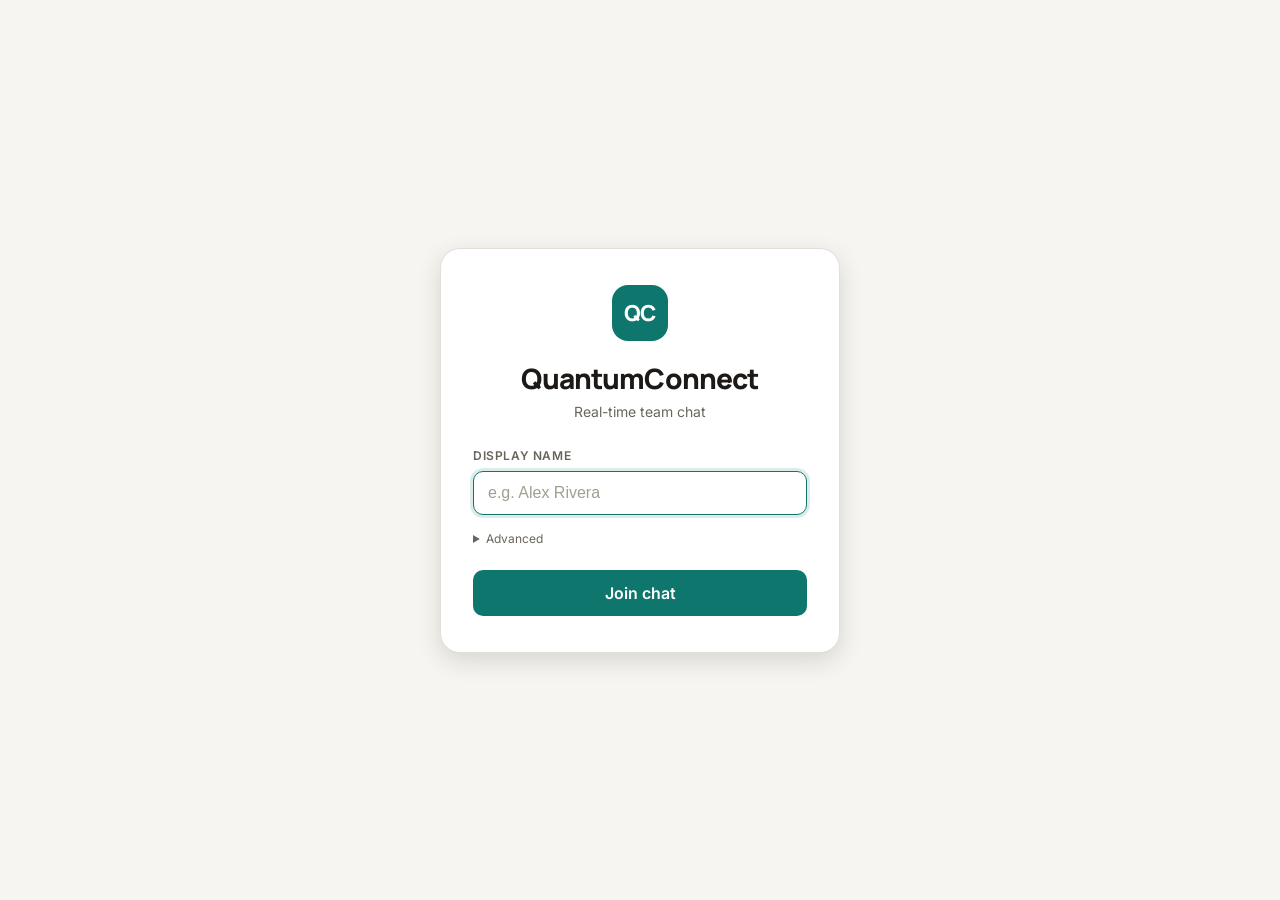
==== commit 83a8583f: "feat: add frontend HTML markup and CSS styling for chat application" ====
--- a/frontend/index.html
+++ b/frontend/index.html
@@ -3,12 +3,12 @@
 <head>
     <meta charset="UTF-8">
     <meta name="viewport" content="width=device-width, initial-scale=1.0, viewport-fit=cover">
-    <meta name="theme-color" content="#05050a">
+    <meta name="theme-color" content="#f6f5f1">
     <title>QuantumConnect</title>
-    <link rel="icon" href="data:image/svg+xml,%3Csvg xmlns='http://www.w3.org/2000/svg' viewBox='0 0 64 64'%3E%3Crect width='64' height='64' rx='16' fill='%235e5ce6'/%3E%3Ctext x='32' y='42' font-family='Arial' font-size='28' font-weight='700' text-anchor='middle' fill='white'%3EQC%3C/text%3E%3C/svg%3E">
+    <link rel="icon" href="data:image/svg+xml,%3Csvg xmlns='http://www.w3.org/2000/svg' viewBox='0 0 64 64'%3E%3Crect width='64' height='64' rx='16' fill='%230f766e'/%3E%3Ctext x='32' y='42' font-family='Arial' font-size='28' font-weight='700' text-anchor='middle' fill='white'%3EQC%3C/text%3E%3C/svg%3E">
     <link rel="preconnect" href="https://fonts.googleapis.com">
     <link rel="preconnect" href="https://fonts.gstatic.com" crossorigin>
-    <link href="https://fonts.googleapis.com/css2?family=Outfit:wght@400;600;700&family=Inter:wght@400;500;600&display=swap" rel="stylesheet">
+    <link href="https://fonts.googleapis.com/css2?family=Manrope:wght@700;800&family=Inter:wght@400;500;600;700&display=swap" rel="stylesheet">
     <link rel="stylesheet" href="styles.css">
 </head>
 <body>
--- a/frontend/styles.css
+++ b/frontend/styles.css
@@ -1,21 +1,36 @@
+/* QuantumConnect theme: flat, solid surfaces. Warm paper background, white cards, ink sidebar, teal accent. */
 :root {
-    --bg: #05050a;
-    --surface: #0f111a;
-    --surface-2: #161a29;
-    --border: rgba(255, 255, 255, 0.08);
-    --accent: #5e5ce6;
-    --accent-soft: color-mix(in srgb, var(--accent) 22%, transparent);
-    --accent-glow: color-mix(in srgb, var(--accent) 35%, transparent);
-    --text: #f5f5f7;
-    --text-dim: #94a3b8;
-    --success: #34c759;
-    --warn: #ffb020;
-    --danger: #ff453a;
+    --bg: #f6f5f1;
+    --surface: #ffffff;
+    --surface-2: #eeece6;
+    --border: #e2dfd6;
+    --text: #1c1917;
+    --text-dim: #6a655c;
+
+    --accent: #0f766e;
+    --accent-strong: color-mix(in srgb, var(--accent) 82%, #000);
+    --accent-soft: color-mix(in srgb, var(--accent) 14%, #fff);
+    --on-accent: #ffffff;
+
+    --side-bg: #18211f;
+    --side-hover: #223230;
+    --side-active: #2b403c;
+    --side-border: #27332f;
+    --side-text: #e9f0ee;
+    --side-dim: #96aaa5;
+    --side-accent: #2dd4bf;
+    --on-side-accent: #062b27;
+
+    --success: #16a34a;
+    --danger: #dc2626;
+    --shadow-sm: 0 1px 2px rgba(28, 25, 23, .08);
+    --shadow-md: 0 8px 24px rgba(28, 25, 23, .14);
+
     --sidebar-w: 280px;
-    --radius: 14px;
-}
-
-* { box-sizing: border-box; margin: 0; padding: 0; scrollbar-width: thin; scrollbar-color: var(--border) transparent; }
+    --radius: 12px;
+}
+
+* { box-sizing: border-box; margin: 0; padding: 0; scrollbar-width: thin; scrollbar-color: #c9c5ba transparent; }
 [hidden] { display: none !important; }
 
 html, body { height: 100%; }
@@ -26,53 +41,56 @@
     overflow: hidden;
     -webkit-font-smoothing: antialiased;
 }
-h1, .brand, .chat-title { font-family: 'Outfit', 'Inter', sans-serif; }
+h1, .brand, .chat-title { font-family: 'Manrope', 'Inter', sans-serif; }
 button { font: inherit; color: inherit; cursor: pointer; }
 :focus-visible { outline: 2px solid var(--accent); outline-offset: 2px; }
+.sidebar :focus-visible { outline-color: var(--side-accent); }
 
 .logo {
-    width: 32px; height: 32px; border-radius: 10px; flex-shrink: 0;
-    background: linear-gradient(135deg, var(--accent), #af52de);
+    width: 32px; height: 32px; border-radius: 9px; flex-shrink: 0;
+    background: var(--accent); color: var(--on-accent);
     display: flex; align-items: center; justify-content: center;
-    font-family: 'Outfit', sans-serif; font-weight: 700; font-size: 13px; color: #fff;
-}
-.logo-lg { width: 64px; height: 64px; border-radius: 18px; font-size: 26px; margin: 0 auto 20px; box-shadow: 0 10px 30px var(--accent-glow); }
+    font-family: 'Manrope', sans-serif; font-weight: 800; font-size: 13px; letter-spacing: -.02em;
+}
+.logo-lg { width: 56px; height: 56px; border-radius: 16px; font-size: 22px; margin: 0 auto 18px; }
+.sidebar .logo { background: var(--side-accent); color: var(--on-side-accent); }
 
 /* ---------- Sign-in ---------- */
 #auth-screen {
     position: fixed; inset: 0; z-index: 100;
     display: flex; align-items: center; justify-content: center; padding: 16px;
-    background: radial-gradient(circle at top right, #1a1a2e 0%, var(--bg) 70%);
-    transition: opacity .4s ease;
+    background: var(--bg);
+    transition: opacity .3s ease;
 }
 #auth-screen.leaving { opacity: 0; pointer-events: none; }
 .auth-card {
     width: 100%; max-width: 400px; padding: 36px 32px; text-align: center;
-    background: rgba(15, 17, 26, .75); backdrop-filter: blur(20px);
-    border: 1px solid var(--border); border-radius: 24px;
-    box-shadow: 0 40px 100px rgba(0, 0, 0, .7);
-}
-.auth-title { font-size: 28px; font-weight: 700; letter-spacing: -.02em; }
+    background: var(--surface); border: 1px solid var(--border); border-radius: 20px;
+    box-shadow: var(--shadow-md);
+}
+.auth-title { font-size: 28px; font-weight: 800; letter-spacing: -.03em; }
 .auth-sub { font-size: 14px; color: var(--text-dim); margin: 6px 0 28px; }
 .field { text-align: left; margin-bottom: 16px; }
-.field label { display: block; font-size: 12px; font-weight: 600; color: var(--text-dim); text-transform: uppercase; letter-spacing: .04em; margin-bottom: 8px; }
+.field label { display: block; font-size: 12px; font-weight: 600; color: var(--text-dim); text-transform: uppercase; letter-spacing: .05em; margin-bottom: 8px; }
 .field input {
-    width: 100%; padding: 13px 15px; font-size: 16px; color: var(--text);
-    background: rgba(255, 255, 255, .04); border: 1px solid var(--border); border-radius: 12px; outline: none;
-    transition: border-color .2s, box-shadow .2s;
-}
-.field input:focus { border-color: var(--accent); box-shadow: 0 0 0 4px var(--accent-soft); }
+    width: 100%; padding: 12px 14px; font-size: 16px; color: var(--text);
+    background: var(--surface); border: 1px solid var(--border); border-radius: 10px; outline: none;
+    transition: border-color .15s, box-shadow .15s;
+}
+.field input::placeholder { color: #a39e93; }
+.field input:focus { border-color: var(--accent); box-shadow: 0 0 0 3px var(--accent-soft); }
 .advanced { text-align: left; margin-bottom: 8px; }
 .advanced summary { font-size: 12px; color: var(--text-dim); cursor: pointer; margin-bottom: 12px; user-select: none; }
 .btn-primary {
-    width: 100%; padding: 14px; margin-top: 4px; border: 0; border-radius: 12px;
-    background: var(--accent); color: #fff; font-size: 16px; font-weight: 600;
-    transition: filter .2s, transform .2s, box-shadow .2s;
-}
-.btn-primary:hover:not(:disabled) { filter: brightness(1.1); transform: translateY(-1px); box-shadow: 0 10px 20px var(--accent-glow); }
-.btn-primary:disabled { opacity: .6; cursor: progress; }
+    width: 100%; padding: 13px; margin-top: 4px; border: 0; border-radius: 10px;
+    background: var(--accent); color: var(--on-accent); font-size: 16px; font-weight: 600;
+    transition: background .15s;
+}
+.btn-primary:hover:not(:disabled) { background: var(--accent-strong); }
+.btn-primary:disabled { opacity: .65; cursor: progress; }
 .auth-note { font-size: 13px; color: var(--text-dim); margin-top: 14px; min-height: 18px; }
 .auth-error { font-size: 13px; color: var(--danger); margin-top: 6px; min-height: 18px; }
+.auth-note:empty, .auth-error:empty { display: none; }
 
 /* ---------- Layout ---------- */
 #main-app {
@@ -83,80 +101,85 @@
 }
 #main-app.visible { display: grid; }
 
-.sidebar { display: flex; flex-direction: column; min-height: 0; background: var(--surface); border-right: 1px solid var(--border); z-index: 30; }
-.sidebar-header { display: flex; align-items: center; gap: 12px; padding: 20px 20px 18px; border-bottom: 1px solid var(--border); }
-.brand { font-weight: 700; font-size: 18px; }
-.sidebar-nav { flex: 1; min-height: 0; overflow-y: auto; padding: 14px 10px; }
+.sidebar { display: flex; flex-direction: column; min-height: 0; background: var(--side-bg); color: var(--side-text); z-index: 30; }
+.sidebar-header { display: flex; align-items: center; gap: 12px; padding: 20px 20px 18px; border-bottom: 1px solid var(--side-border); }
+.brand { font-weight: 800; font-size: 18px; letter-spacing: -.02em; }
+.sidebar-nav { flex: 1; min-height: 0; overflow-y: auto; padding: 14px 10px; scrollbar-color: var(--side-active) transparent; }
 .nav-label {
     display: flex; align-items: center; justify-content: space-between;
-    padding: 14px 10px 8px; font-size: 11px; font-weight: 700; letter-spacing: .06em;
-    text-transform: uppercase; color: var(--text-dim);
+    padding: 14px 10px 8px; font-size: 11px; font-weight: 700; letter-spacing: .07em;
+    text-transform: uppercase; color: var(--side-dim);
 }
 .nav-label:first-child { padding-top: 4px; }
-.count { font-size: 10px; background: var(--accent); color: #fff; padding: 2px 7px; border-radius: 10px; }
-.nav-empty { padding: 4px 10px 8px; font-size: 12px; color: var(--text-dim); }
+.count { font-size: 10px; background: var(--side-accent); color: var(--on-side-accent); padding: 2px 7px; border-radius: 10px; }
+.nav-empty { padding: 4px 10px 8px; font-size: 12px; color: var(--side-dim); }
 
 .nav-item {
     display: flex; align-items: center; gap: 10px; width: 100%; text-align: left;
-    padding: 9px 10px; margin-bottom: 2px; border: 0; border-radius: 10px; background: transparent;
-    font-size: 14px; font-weight: 500; color: var(--text-dim); transition: background .15s, color .15s;
-}
-.nav-item:hover { background: var(--surface-2); color: var(--text); }
-.nav-item.active { background: var(--accent-soft); color: #fff; }
+    padding: 9px 10px; margin-bottom: 2px; border: 0; border-radius: 8px; background: transparent;
+    font-size: 14px; font-weight: 500; color: var(--side-dim); transition: background .12s, color .12s;
+}
+.nav-item:hover { background: var(--side-hover); color: var(--side-text); }
+.nav-item.active { background: var(--side-active); color: #fff; }
 .nav-item:disabled { cursor: default; }
-.nav-item:disabled:hover { background: transparent; color: var(--text-dim); }
-.nav-icon { width: 24px; text-align: center; font-size: 17px; color: var(--text-dim); }
+.nav-item:disabled:hover { background: transparent; color: var(--side-dim); }
+.nav-icon { width: 24px; text-align: center; font-size: 17px; }
 .nav-text { flex: 1; min-width: 0; }
 .nav-name { display: block; overflow: hidden; text-overflow: ellipsis; white-space: nowrap; }
-.nav-preview { display: block; overflow: hidden; text-overflow: ellipsis; white-space: nowrap; font-size: 12px; font-weight: 400; color: var(--text-dim); opacity: .85; }
-.badge { min-width: 20px; padding: 2px 6px; border-radius: 10px; background: var(--accent); color: #fff; font-size: 11px; font-weight: 700; text-align: center; }
+.nav-preview { display: block; overflow: hidden; text-overflow: ellipsis; white-space: nowrap; font-size: 12px; font-weight: 400; color: var(--side-dim); }
+.badge { min-width: 20px; padding: 2px 6px; border-radius: 10px; background: var(--side-accent); color: var(--on-side-accent); font-size: 11px; font-weight: 700; text-align: center; }
 
 .avatar {
     width: 32px; height: 32px; border-radius: 10px; flex-shrink: 0; position: relative;
     display: flex; align-items: center; justify-content: center;
     font-weight: 700; font-size: 13px; color: #fff; background: var(--surface-2);
 }
-.avatar.sm { width: 28px; height: 28px; border-radius: 9px; font-size: 12px; }
-.presence { position: absolute; right: -2px; bottom: -2px; width: 9px; height: 9px; border-radius: 50%; background: var(--text-dim); border: 2px solid var(--surface); }
-.presence.on { background: var(--success); }
-
-.sidebar-footer { display: flex; align-items: center; gap: 10px; padding: 14px 16px; border-top: 1px solid var(--border); }
+.avatar.sm { width: 28px; height: 28px; border-radius: 8px; font-size: 12px; }
+.presence { position: absolute; right: -3px; bottom: -3px; width: 10px; height: 10px; border-radius: 50%; background: #6b7c78; border: 2px solid var(--side-bg); }
+.presence.on { background: #22c55e; }
+
+.sidebar-footer { display: flex; align-items: center; gap: 10px; padding: 14px 16px; border-top: 1px solid var(--side-border); }
 .me-info { flex: 1; min-width: 0; }
 .me-name { font-size: 13px; font-weight: 600; overflow: hidden; text-overflow: ellipsis; white-space: nowrap; }
-.me-status { font-size: 11px; color: var(--text-dim); }
+.me-status { font-size: 11px; color: var(--side-dim); }
 
 .icon-btn {
     width: 38px; height: 38px; flex-shrink: 0; border: 0; border-radius: 10px; background: transparent;
     display: inline-flex; align-items: center; justify-content: center; font-size: 18px; color: var(--text-dim);
-    transition: background .15s, color .15s;
+    transition: background .12s, color .12s;
 }
 .icon-btn:hover { background: var(--surface-2); color: var(--text); }
+.sidebar .icon-btn { color: var(--side-dim); }
+.sidebar .icon-btn:hover { background: var(--side-hover); color: var(--side-text); }
 
 /* ---------- Chat ---------- */
-.chat { position: relative; display: flex; flex-direction: column; min-height: 0; min-width: 0; background: #000; }
+.chat { position: relative; display: flex; flex-direction: column; min-height: 0; min-width: 0; background: var(--bg); }
 .chat-header { display: flex; align-items: center; gap: 12px; min-height: 64px; padding: 0 20px; background: var(--surface); border-bottom: 1px solid var(--border); }
 .menu-btn { display: none; margin-left: -8px; }
 .chat-heading { flex: 1; min-width: 0; }
-.chat-title { font-size: 17px; font-weight: 600; overflow: hidden; text-overflow: ellipsis; white-space: nowrap; }
+.chat-title { font-size: 17px; font-weight: 800; letter-spacing: -.02em; overflow: hidden; text-overflow: ellipsis; white-space: nowrap; }
 .chat-sub { font-size: 12px; color: var(--text-dim); min-height: 15px; }
 
-.conn-pill { display: flex; align-items: center; gap: 7px; padding: 5px 11px; border-radius: 20px; font-size: 12px; font-weight: 500; background: var(--surface-2); color: var(--text-dim); }
+.conn-pill { display: flex; align-items: center; gap: 7px; padding: 5px 11px; border-radius: 20px; font-size: 12px; font-weight: 600; background: var(--surface-2); color: var(--text-dim); }
 .conn-pill .dot { width: 8px; height: 8px; border-radius: 50%; background: var(--danger); }
-.conn-pill[data-state="live"] .dot { background: var(--success); box-shadow: 0 0 8px var(--success); }
-.conn-pill[data-state="connecting"] .dot { background: var(--warn); animation: pulse 1s infinite; }
+.conn-pill[data-state="live"] { background: #dcfce7; color: #166534; }
+.conn-pill[data-state="live"] .dot { background: var(--success); }
+.conn-pill[data-state="connecting"] { background: #fef3c7; color: #78350f; }
+.conn-pill[data-state="connecting"] .dot { background: #d97706; animation: pulse 1s infinite; }
+.conn-pill[data-state="offline"] { background: #fee2e2; color: #991b1b; }
 @keyframes pulse { 50% { opacity: .35; } }
 
-.banner { display: flex; align-items: center; justify-content: center; gap: 12px; padding: 8px 16px; font-size: 13px; background: color-mix(in srgb, var(--warn) 16%, var(--surface)); border-bottom: 1px solid var(--border); }
-.banner button { padding: 4px 12px; border: 1px solid var(--border); border-radius: 8px; background: var(--surface-2); font-size: 12px; }
-.banner button:hover { border-color: var(--accent); }
+.banner { display: flex; align-items: center; justify-content: center; gap: 12px; padding: 8px 16px; font-size: 13px; font-weight: 500; background: #fef3c7; color: #78350f; border-bottom: 1px solid #f3d98a; }
+.banner button { padding: 4px 12px; border: 1px solid #e2c56b; border-radius: 8px; background: #fff; color: #78350f; font-size: 12px; font-weight: 600; }
+.banner button:hover { background: #fffbeb; }
 
 .messages { flex: 1; min-height: 0; overflow-y: auto; padding: 20px 20px 8px; display: flex; flex-direction: column; overscroll-behavior: contain; }
 .empty { margin: auto; text-align: center; color: var(--text-dim); font-size: 14px; }
 
-.day-sep { display: flex; align-items: center; gap: 12px; margin: 14px 0 10px; font-size: 11px; font-weight: 600; color: var(--text-dim); text-transform: uppercase; letter-spacing: .05em; }
+.day-sep { display: flex; align-items: center; gap: 12px; margin: 14px 0 10px; font-size: 11px; font-weight: 700; color: var(--text-dim); text-transform: uppercase; letter-spacing: .06em; }
 .day-sep::before, .day-sep::after { content: ""; flex: 1; height: 1px; background: var(--border); }
 
-.msg { display: flex; gap: 10px; max-width: min(80%, 640px); margin-top: 14px; animation: msg-in .22s ease-out; }
+.msg { display: flex; gap: 10px; max-width: min(80%, 640px); margin-top: 14px; animation: msg-in .18s ease-out; }
 .msg.grouped { margin-top: 3px; }
 .msg.grouped .avatar { visibility: hidden; height: 0; }
 .msg.own { align-self: flex-end; flex-direction: row-reverse; }
@@ -164,68 +187,71 @@
 .msg-body { display: flex; flex-direction: column; gap: 3px; min-width: 0; }
 .msg.own .msg-body { align-items: flex-end; }
 .msg-meta { display: flex; align-items: baseline; gap: 8px; font-size: 11px; color: var(--text-dim); }
-.msg-name { font-weight: 600; color: var(--text); }
+.msg-name { font-weight: 700; color: var(--text); }
 .bubble {
-    padding: 10px 14px; border-radius: 16px; border-bottom-left-radius: 4px; font-size: 14px; line-height: 1.5;
-    background: var(--surface); border: 1px solid var(--border);
+    padding: 10px 14px; border-radius: 14px; border-bottom-left-radius: 4px; font-size: 14px; line-height: 1.5;
+    background: var(--surface); color: var(--text); border: 1px solid var(--border); box-shadow: var(--shadow-sm);
     white-space: pre-wrap; overflow-wrap: anywhere;
 }
-.msg.own .bubble { background: var(--accent); border-color: transparent; border-bottom-left-radius: 16px; border-bottom-right-radius: 4px; }
-.bubble a { color: inherit; text-decoration: underline; }
+.msg.own .bubble { background: var(--accent); color: var(--on-accent); border-color: var(--accent); border-bottom-left-radius: 14px; border-bottom-right-radius: 4px; }
+.bubble a { color: var(--accent); text-decoration: underline; }
+.msg.own .bubble a { color: inherit; }
 .bubble .caption { margin-bottom: 8px; }
 /* Fixed caps (not %): a bubble is shrink-to-fit, so a percentage max-width would collapse to its padding */
 .media-img { display: block; width: auto; height: auto; max-width: min(320px, 68vw); max-height: 260px; border-radius: 10px; cursor: zoom-in; }
 .bubble audio { display: block; width: min(240px, 68vw); }
 .bubble video { display: block; max-width: min(320px, 68vw); max-height: 260px; border-radius: 10px; }
-.file-card { display: flex; align-items: center; gap: 10px; text-decoration: none !important; }
+.file-card { display: flex; align-items: center; gap: 10px; text-decoration: none !important; color: inherit !important; }
 .file-card .file-icon { font-size: 26px; }
 .file-card .file-name { font-weight: 600; max-width: 200px; overflow: hidden; text-overflow: ellipsis; white-space: nowrap; }
-.file-card .file-sub { font-size: 11px; opacity: .7; }
+.file-card .file-sub { font-size: 11px; opacity: .75; }
 .bubble:has(.media-img), .bubble:has(video), .bubble:has(audio), .bubble:has(.file-card) { white-space: normal; }
 .bubble:has(.media-img), .bubble:has(video) { padding: 4px; }
 .bubble:has(.caption) .media-img { margin: 0 6px 6px 0; }
 
 .messages.bulk .msg { animation: none; }
-@keyframes msg-in { from { opacity: 0; transform: translateY(8px); } to { opacity: 1; transform: none; } }
+@keyframes msg-in { from { opacity: 0; transform: translateY(6px); } to { opacity: 1; transform: none; } }
 
 .jump-btn {
     position: absolute; left: 50%; bottom: 122px; transform: translateX(-50%); z-index: 5;
-    padding: 8px 16px; border: 0; border-radius: 20px; background: var(--accent); color: #fff;
-    font-size: 13px; font-weight: 600; box-shadow: 0 8px 24px rgba(0, 0, 0, .5);
-}
+    padding: 8px 16px; border: 0; border-radius: 20px; background: var(--accent); color: var(--on-accent);
+    font-size: 13px; font-weight: 600; box-shadow: var(--shadow-md);
+}
+.jump-btn:hover { background: var(--accent-strong); }
 
 .status-row { display: flex; align-items: center; justify-content: space-between; gap: 12px; padding: 0 22px; min-height: 22px; font-size: 12px; color: var(--text-dim); }
 .typing { font-style: italic; min-height: 16px; }
 .uploads { display: flex; gap: 8px; }
-.upload-pill { padding: 2px 10px; border-radius: 10px; background: var(--surface-2); font-style: normal; }
-
-.composer { display: flex; align-items: flex-end; gap: 8px; padding: 8px 16px 16px; padding-bottom: max(16px, env(safe-area-inset-bottom)); background: #000; }
+.upload-pill { padding: 2px 10px; border-radius: 10px; background: var(--surface-2); color: var(--text); font-style: normal; }
+
+.composer { display: flex; align-items: flex-end; gap: 8px; padding: 8px 16px 16px; padding-bottom: max(16px, env(safe-area-inset-bottom)); background: var(--bg); }
 .composer .icon-btn { height: 44px; width: 44px; }
-.input-wrap { position: relative; flex: 1; min-width: 0; display: flex; align-items: flex-end; padding: 0 6px 0 14px; background: var(--surface); border: 1px solid var(--border); border-radius: var(--radius); transition: border-color .2s; }
-.input-wrap:focus-within { border-color: var(--accent); }
+.input-wrap { position: relative; flex: 1; min-width: 0; display: flex; align-items: flex-end; padding: 0 6px 0 14px; background: var(--surface); border: 1px solid var(--border); border-radius: var(--radius); transition: border-color .15s, box-shadow .15s; }
+.input-wrap:focus-within { border-color: var(--accent); box-shadow: 0 0 0 3px var(--accent-soft); }
 #msg-input { flex: 1; min-width: 0; padding: 12px 0; max-height: 132px; resize: none; border: 0; outline: 0; background: transparent; color: var(--text); font: inherit; font-size: 16px; line-height: 20px; }
+#msg-input::placeholder { color: #a39e93; }
 .input-wrap .icon-btn { height: 44px; width: 38px; }
-.send-btn { background: var(--accent); color: #fff !important; border-radius: var(--radius) !important; }
-.send-btn:hover { background: var(--accent) !important; filter: brightness(1.12); }
-.send-btn:disabled { opacity: .45; cursor: not-allowed; }
-
-.emoji-pop { position: absolute; right: 0; bottom: 54px; z-index: 20; width: 288px; padding: 8px; display: grid; grid-template-columns: repeat(8, 1fr); gap: 2px; background: var(--surface); border: 1px solid var(--border); border-radius: var(--radius); box-shadow: 0 16px 40px rgba(0, 0, 0, .6); }
+.send-btn { background: var(--accent); color: var(--on-accent) !important; border-radius: var(--radius) !important; }
+.send-btn:hover { background: var(--accent-strong) !important; }
+.send-btn:disabled { opacity: .4; cursor: not-allowed; }
+
+.emoji-pop { position: absolute; right: 0; bottom: 54px; z-index: 20; width: 288px; padding: 8px; display: grid; grid-template-columns: repeat(8, 1fr); gap: 2px; background: var(--surface); border: 1px solid var(--border); border-radius: var(--radius); box-shadow: var(--shadow-md); }
 .emoji-pop button { padding: 5px 0; border: 0; border-radius: 8px; background: transparent; font-size: 20px; line-height: 1.2; }
 .emoji-pop button:hover { background: var(--surface-2); }
 
-.drop-hint { position: absolute; inset: 0; z-index: 40; display: none; align-items: center; justify-content: center; font-size: 18px; font-weight: 600; background: rgba(5, 5, 10, .85); border: 2px dashed var(--accent); pointer-events: none; }
+.drop-hint { position: absolute; inset: 0; z-index: 40; display: none; align-items: center; justify-content: center; font-size: 18px; font-weight: 700; color: var(--accent); background: var(--accent-soft); border: 2px dashed var(--accent); pointer-events: none; }
 .chat.dragging .drop-hint { display: flex; }
 
-.toast { position: fixed; left: 50%; bottom: 96px; transform: translateX(-50%); z-index: 200; max-width: 90vw; padding: 10px 18px; border-radius: 12px; font-size: 13px; background: var(--surface-2); border: 1px solid var(--border); box-shadow: 0 10px 30px rgba(0, 0, 0, .6); }
+.toast { position: fixed; left: 50%; bottom: 96px; transform: translateX(-50%); z-index: 200; max-width: 90vw; padding: 10px 18px; border-radius: 10px; font-size: 13px; font-weight: 500; background: var(--text); color: #fff; box-shadow: var(--shadow-md); }
 
 .scrim { display: none; }
 
 /* ---------- Mobile ---------- */
 @media (max-width: 768px) {
     #main-app { grid-template-columns: minmax(0, 1fr); }
-    .sidebar { position: fixed; inset: 0 auto 0 0; width: min(86vw, 320px); transform: translateX(-102%); transition: transform .25s ease; }
-    body.drawer-open .sidebar { transform: none; box-shadow: 0 0 60px rgba(0, 0, 0, .8); }
-    body.drawer-open .scrim { display: block; position: fixed; inset: 0; z-index: 20; background: rgba(0, 0, 0, .55); }
+    .sidebar { position: fixed; inset: 0 auto 0 0; width: min(86vw, 320px); transform: translateX(-102%); transition: transform .22s ease; }
+    body.drawer-open .sidebar { transform: none; box-shadow: var(--shadow-md); }
+    body.drawer-open .scrim { display: block; position: fixed; inset: 0; z-index: 20; background: rgba(28, 25, 23, .5); }
     .menu-btn { display: inline-flex; }
     .chat-header { padding: 0 12px; }
     .messages { padding: 14px 12px 6px; }
@@ -238,7 +264,7 @@
 /* ---------- Embedded widget (?widget=true) ---------- */
 body.widget-mode { background: transparent; }
 body.widget-mode .sidebar, body.widget-mode .menu-btn { display: none; }
-body.widget-mode #main-app { grid-template-columns: minmax(0, 1fr); border: 1px solid var(--border); border-radius: 20px; overflow: hidden; }
+body.widget-mode #main-app { grid-template-columns: minmax(0, 1fr); border: 1px solid var(--border); border-radius: 16px; overflow: hidden; }
 
 @media (prefers-reduced-motion: reduce) {
     *, *::before, *::after { animation: none !important; transition: none !important; }
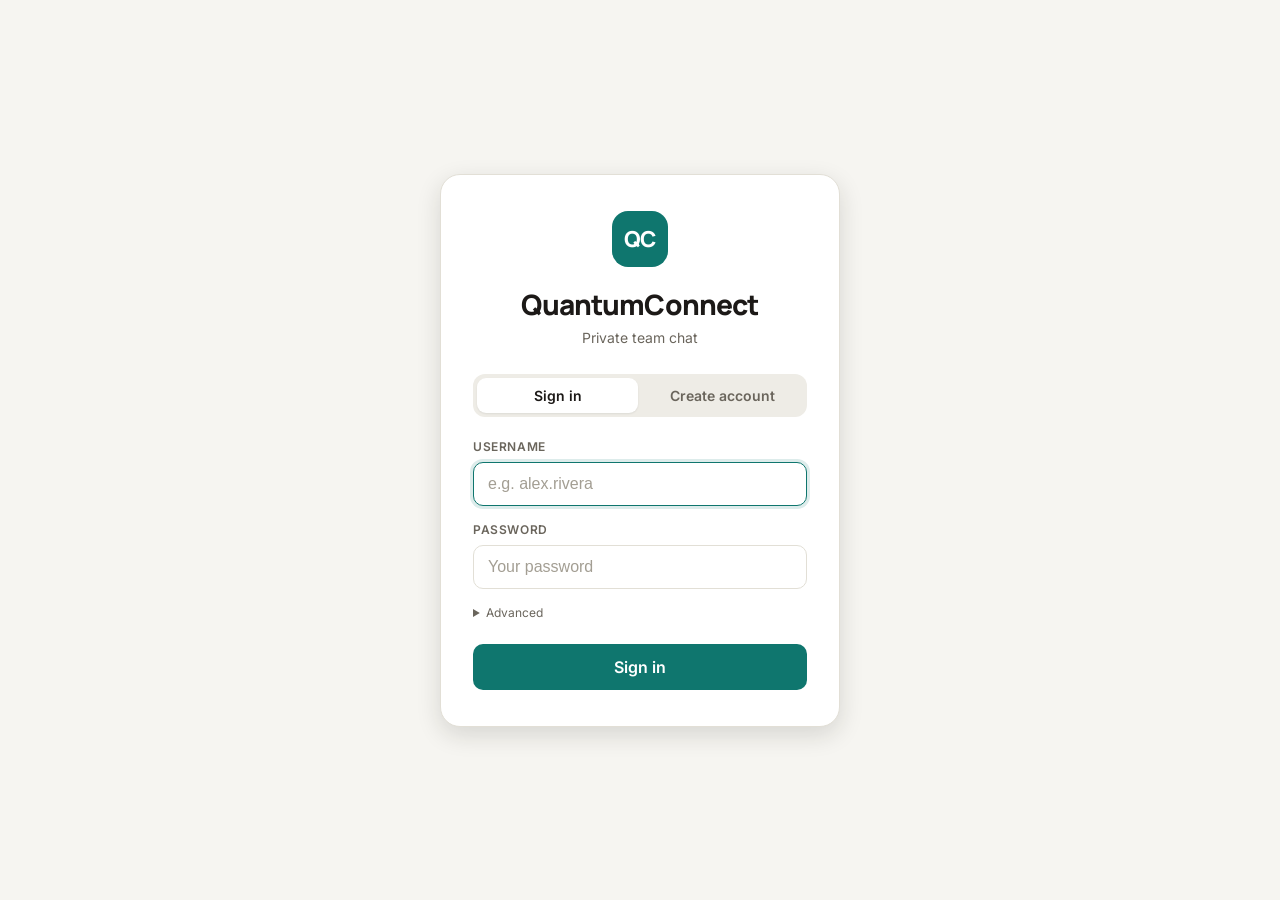
==== commit 9e7fe383: "feat: implement FastAPI backend, frontend UI, authentication, and deployment configuration" ====
--- a/frontend/index.html
+++ b/frontend/index.html
@@ -18,12 +18,26 @@
         <form class="auth-card" id="auth-form" autocomplete="off">
             <div class="logo logo-lg">QC</div>
             <h1 class="auth-title">QuantumConnect</h1>
-            <p class="auth-sub">Real-time team chat</p>
+            <p class="auth-sub">Private team chat</p>
+
+            <div class="tabs" role="tablist">
+                <button type="button" role="tab" class="tab active" id="tab-login" aria-selected="true">Sign in</button>
+                <button type="button" role="tab" class="tab" id="tab-register" aria-selected="false">Create account</button>
+            </div>
 
             <div class="field">
-                <label for="username-input">Display name</label>
-                <input type="text" id="username-input" placeholder="e.g. Alex Rivera" maxlength="24" required autofocus>
+                <label for="username-input">Username</label>
+                <input type="text" id="username-input" name="username" placeholder="e.g. alex.rivera" maxlength="24" autocomplete="username" spellcheck="false" required autofocus>
             </div>
+            <div class="field">
+                <label for="password-input">Password</label>
+                <input type="password" id="password-input" name="password" placeholder="At least 8 characters" maxlength="128" autocomplete="current-password" required>
+            </div>
+            <div class="field" id="invite-field" hidden>
+                <label for="invite-input">Invite code</label>
+                <input type="text" id="invite-input" name="invite" placeholder="Ask whoever invited you" maxlength="128" autocomplete="off" spellcheck="false">
+            </div>
+            <p class="auth-hint" id="auth-hint" hidden>Usernames are 3-24 characters: letters, numbers, spaces, dots, dashes or underscores.</p>
 
             <details class="advanced">
                 <summary>Advanced</summary>
@@ -33,7 +47,7 @@
                 </div>
             </details>
 
-            <button type="submit" class="btn-primary" id="auth-btn">Join chat</button>
+            <button type="submit" class="btn-primary" id="auth-btn">Sign in</button>
             <div id="auth-note" class="auth-note" role="status"></div>
             <div id="auth-error" class="auth-error" role="alert"></div>
         </form>
--- a/frontend/styles.css
+++ b/frontend/styles.css
@@ -70,6 +70,11 @@
 }
 .auth-title { font-size: 28px; font-weight: 800; letter-spacing: -.03em; }
 .auth-sub { font-size: 14px; color: var(--text-dim); margin: 6px 0 28px; }
+.tabs { display: grid; grid-template-columns: 1fr 1fr; gap: 4px; padding: 4px; margin-bottom: 22px; background: var(--surface-2); border-radius: 12px; }
+.tab { padding: 9px 8px; border: 0; border-radius: 9px; background: transparent; font-size: 14px; font-weight: 600; color: var(--text-dim); transition: background .12s, color .12s; }
+.tab:hover { color: var(--text); }
+.tab.active { background: var(--surface); color: var(--text); box-shadow: var(--shadow-sm); }
+.auth-hint { text-align: left; font-size: 12px; line-height: 1.45; color: var(--text-dim); margin: -4px 0 14px; }
 .field { text-align: left; margin-bottom: 16px; }
 .field label { display: block; font-size: 12px; font-weight: 600; color: var(--text-dim); text-transform: uppercase; letter-spacing: .05em; margin-bottom: 8px; }
 .field input {
